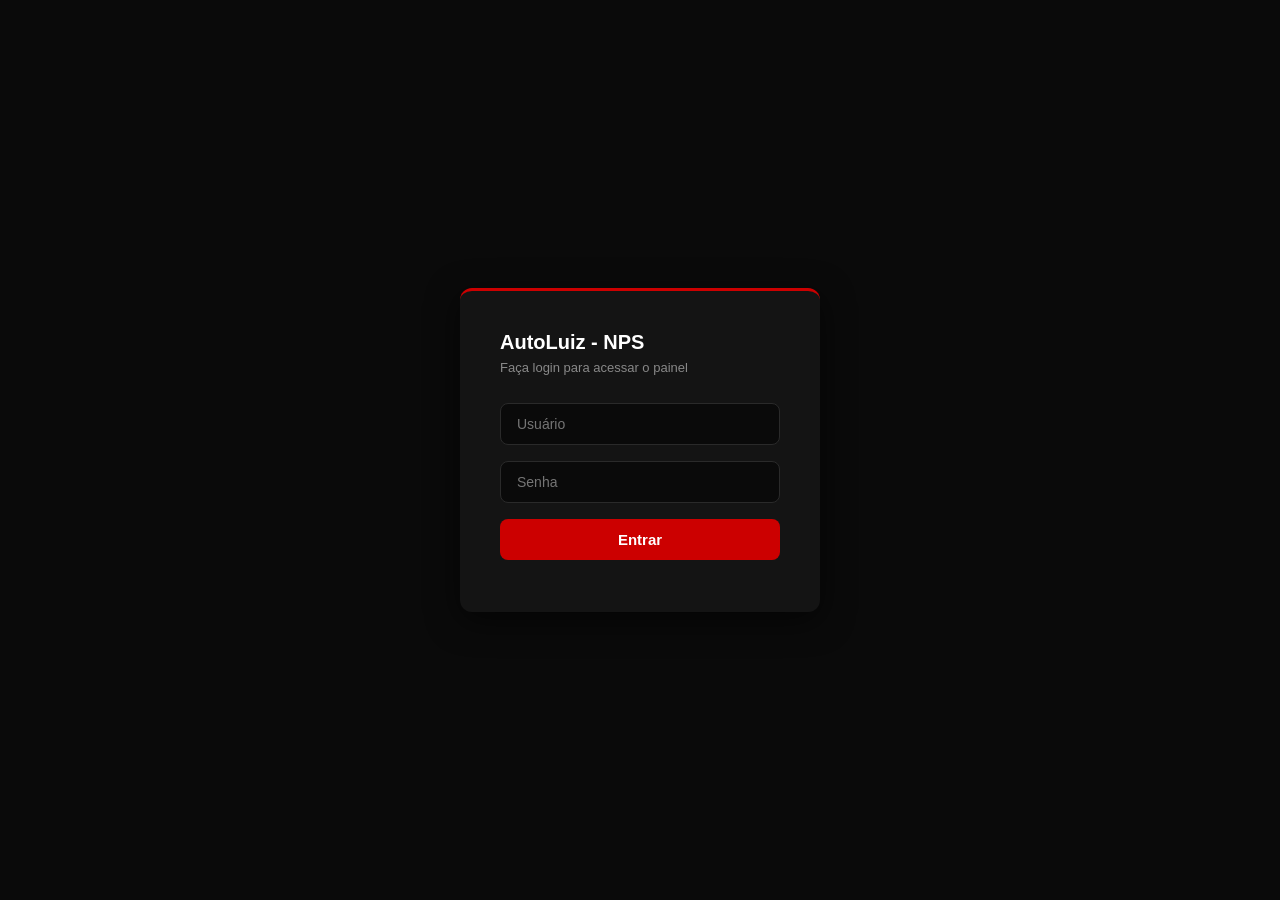
==== frontend/index.html @ e52606b2 "Nome do sistema atualizado para AutoLuiz NPS" ====
<!DOCTYPE html>
<html lang="pt-BR">
<head>
    <meta charset="UTF-8">
    <meta name="viewport" content="width=device-width, initial-scale=1.0">
    <title>AutoLuiz - NPS</title>
    <link rel="icon" type="image/png" href="assets/favicon.png">
    <script src="toast.js"></script>
   <style>
    * {
        margin: 0;
        padding: 0;
        box-sizing: border-box;
        font-family: 'Segoe UI', sans-serif;
    }

    body {
        background: #0a0a0a;
        display: flex;
        justify-content: center;
        align-items: center;
        height: 100vh;
    }

    .login-container {
        background: #141414;
        padding: 40px;
        border-radius: 12px;
        width: 360px;
        box-shadow: 0 8px 32px rgba(0,0,0,0.6);
        border-top: 3px solid #cc0000;
    }

    h1 {
        color: #ffffff;
        font-size: 20px;
        margin-bottom: 6px;
    }

    p.subtitulo {
        color: #888888;
        font-size: 13px;
        margin-bottom: 28px;
    }

    input {
        width: 100%;
        padding: 12px 16px;
        margin-bottom: 16px;
        background: #0a0a0a;
        border: 1px solid #2a2a2a;
        border-radius: 8px;
        color: #f1f1f1;
        font-size: 14px;
        outline: none;
        transition: border 0.2s;
    }

    input:focus {
        border-color: #cc0000;
    }

    button {
        width: 100%;
        padding: 12px;
        background: #cc0000;
        color: #ffffff;
        border: none;
        border-radius: 8px;
        font-size: 15px;
        font-weight: 600;
        cursor: pointer;
        transition: background 0.2s;
    }

    button:hover {
        background: #aa0000;
    }

    #erro-login {
        color: #f87171;
        font-size: 13px;
        margin-top: 12px;
        text-align: center;
    }
</style>
</head>
<body>

    <div class="login-container">
        <h1>AutoLuiz - NPS</h1>
        <p class="subtitulo">Faça login para acessar o painel</p>
        <form id="login-form">
           <input type="text" id="username" placeholder="Usuário" required>
           <input type="password" id="password" placeholder="Senha" required>
           <button type="submit">Entrar</button>
        </form>
        <p id="erro-login"></p>

        <script>
    document.getElementById('login-form').addEventListener('submit', async function(e) {
        e.preventDefault();

        const username = document.getElementById('username').value;
        const password = document.getElementById('password').value;

        try {
            const response = await fetch('http://localhost:8000/token', {
                method: 'POST',
                headers: { 'Content-Type': 'application/json' },
                body: JSON.stringify({ username, password })
            });

            const data = await response.json();

            if (response.ok) {
                localStorage.setItem('token', data.access_token);
                localStorage.setItem('username', username);
                window.location.href = 'dashboard.html';
            } else {
                document.getElementById('erro-login').textContent = 'Usuário ou senha inválidos';
            }
        } catch (error) {
            document.getElementById('erro-login').textContent = 'Erro ao conectar com o servidor';
        }
    });
</script>   
    </div>
</body>
</html>
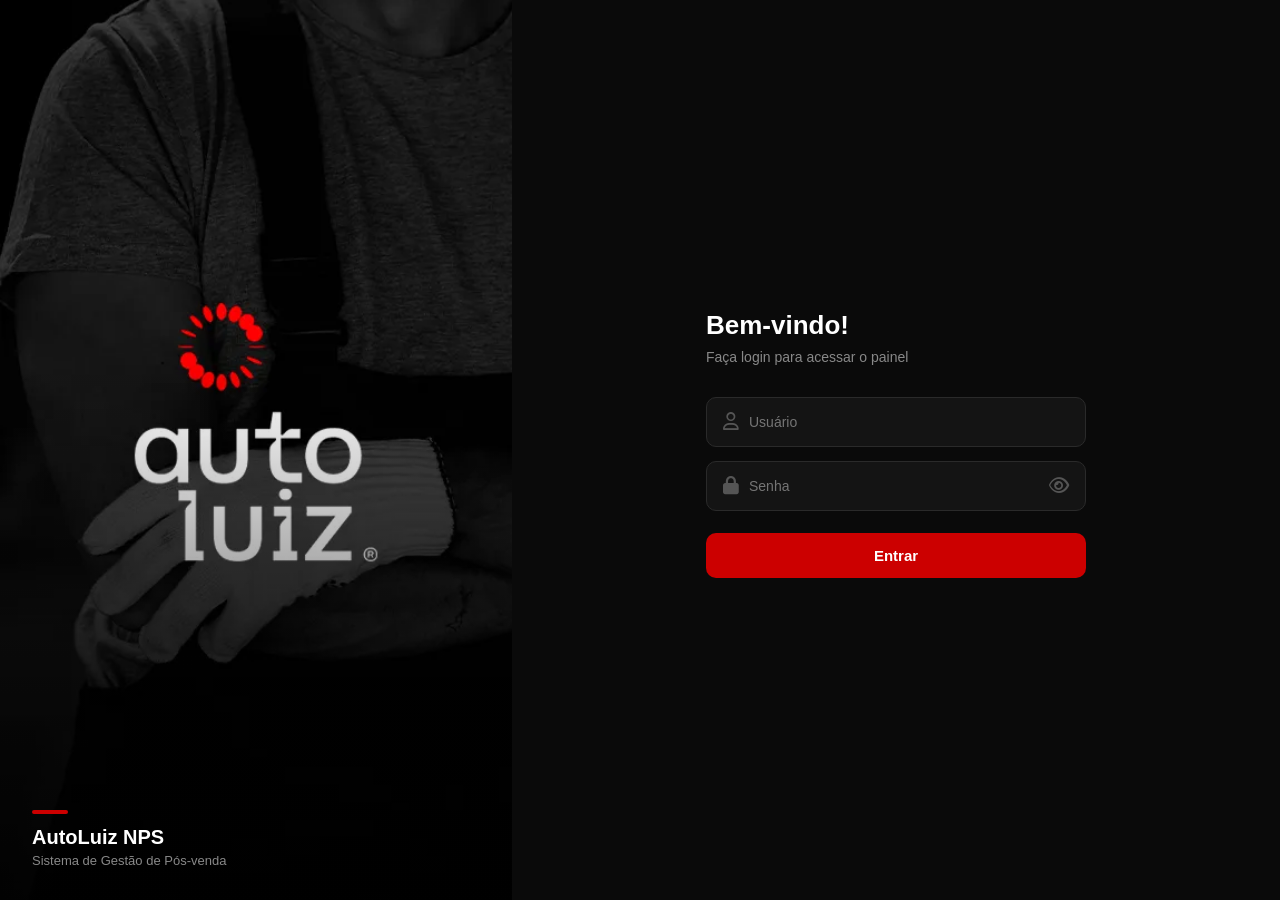
==== commit 884e459b: "Ícones Font Awesome no login e toggle de senha" ====
--- a/frontend/index.html
+++ b/frontend/index.html
@@ -1,130 +1,233 @@
 <!DOCTYPE html>
 <html lang="pt-BR">
+
 <head>
     <meta charset="UTF-8">
     <meta name="viewport" content="width=device-width, initial-scale=1.0">
     <title>AutoLuiz - NPS</title>
     <link rel="icon" type="image/png" href="assets/favicon.png">
+    <link rel="stylesheet" href="https://cdnjs.cloudflare.com/ajax/libs/font-awesome/6.5.0/css/all.min.css">
     <script src="toast.js"></script>
-   <style>
-    * {
-        margin: 0;
-        padding: 0;
-        box-sizing: border-box;
-        font-family: 'Segoe UI', sans-serif;
-    }
-
-    body {
-        background: #0a0a0a;
-        display: flex;
-        justify-content: center;
-        align-items: center;
-        height: 100vh;
-    }
-
-    .login-container {
-        background: #141414;
-        padding: 40px;
-        border-radius: 12px;
-        width: 360px;
-        box-shadow: 0 8px 32px rgba(0,0,0,0.6);
-        border-top: 3px solid #cc0000;
-    }
-
-    h1 {
-        color: #ffffff;
-        font-size: 20px;
-        margin-bottom: 6px;
-    }
-
-    p.subtitulo {
-        color: #888888;
-        font-size: 13px;
-        margin-bottom: 28px;
-    }
-
-    input {
-        width: 100%;
-        padding: 12px 16px;
-        margin-bottom: 16px;
-        background: #0a0a0a;
-        border: 1px solid #2a2a2a;
-        border-radius: 8px;
-        color: #f1f1f1;
-        font-size: 14px;
-        outline: none;
-        transition: border 0.2s;
-    }
-
-    input:focus {
-        border-color: #cc0000;
-    }
-
-    button {
-        width: 100%;
-        padding: 12px;
-        background: #cc0000;
-        color: #ffffff;
-        border: none;
-        border-radius: 8px;
-        font-size: 15px;
-        font-weight: 600;
-        cursor: pointer;
-        transition: background 0.2s;
-    }
-
-    button:hover {
-        background: #aa0000;
-    }
-
-    #erro-login {
-        color: #f87171;
-        font-size: 13px;
-        margin-top: 12px;
-        text-align: center;
-    }
-</style>
+    <style>
+        * {
+            margin: 0;
+            padding: 0;
+            box-sizing: border-box;
+            font-family: 'Segoe UI', sans-serif;
+        }
+
+        body {
+            display: flex;
+            height: 100vh;
+            overflow: hidden;
+        }
+
+        .lado-esquerdo {
+            width: 40%;
+            position: relative;
+            overflow: hidden;
+            flex-shrink: 0;
+        }
+
+        .lado-esquerdo img {
+            width: 100%;
+            height: 100%;
+            object-fit: cover;
+            object-position: center;
+        }
+
+        .lado-esquerdo .overlay {
+            position: absolute;
+            inset: 0;
+            background: linear-gradient(to bottom, transparent 40%, rgba(0, 0, 0, 0.85) 100%);
+        }
+
+        .lado-esquerdo .marca {
+            position: absolute;
+            bottom: 32px;
+            left: 32px;
+        }
+
+        .lado-esquerdo .marca .linha {
+            width: 36px;
+            height: 4px;
+            background: #cc0000;
+            border-radius: 2px;
+            margin-bottom: 12px;
+        }
+
+        .lado-esquerdo .marca h2 {
+            color: #fff;
+            font-size: 20px;
+            font-weight: 700;
+            margin-bottom: 4px;
+        }
+
+        .lado-esquerdo .marca p {
+            color: #888;
+            font-size: 13px;
+        }
+
+        .lado-direito {
+            width: 60%;
+            background: #0a0a0a;
+            display: flex;
+            justify-content: center;
+            align-items: center;
+            padding: 40px;
+        }
+
+        .login-container {
+            width: 100%;
+            max-width: 380px;
+        }
+
+        h1 {
+            color: #ffffff;
+            font-size: 26px;
+            margin-bottom: 8px;
+        }
+
+        p.subtitulo {
+            color: #888888;
+            font-size: 14px;
+            margin-bottom: 32px;
+        }
+
+        .input-wrapper {
+            display: flex;
+            align-items: center;
+            background: #141414;
+            border: 1px solid #2a2a2a;
+            border-radius: 10px;
+            padding: 0 16px;
+            height: 50px;
+            gap: 10px;
+            margin-bottom: 14px;
+            transition: border 0.2s;
+        }
+
+        .input-wrapper:focus-within {
+            border-color: #cc0000;
+        }
+
+        .input-wrapper i {
+            color: #555;
+            font-size: 18px;
+        }
+
+        .input-wrapper input {
+            background: transparent;
+            border: none;
+            outline: none;
+            color: #f1f1f1;
+            font-size: 14px;
+            width: 100%;
+            padding: 0;
+            margin: 0;
+        }
+
+        button {
+            width: 100%;
+            padding: 14px;
+            background: #cc0000;
+            color: #ffffff;
+            border: none;
+            border-radius: 10px;
+            font-size: 15px;
+            font-weight: 600;
+            cursor: pointer;
+            transition: background 0.2s;
+            margin-top: 8px;
+        }
+
+        button:hover {
+            background: #aa0000;
+        }
+
+        #erro-login {
+            color: #f87171;
+            font-size: 13px;
+            margin-top: 12px;
+            text-align: center;
+        }
+    </style>
 </head>
+
 <body>
-
-    <div class="login-container">
-        <h1>AutoLuiz - NPS</h1>
-        <p class="subtitulo">Faça login para acessar o painel</p>
-        <form id="login-form">
-           <input type="text" id="username" placeholder="Usuário" required>
-           <input type="password" id="password" placeholder="Senha" required>
-           <button type="submit">Entrar</button>
-        </form>
-        <p id="erro-login"></p>
-
-        <script>
-    document.getElementById('login-form').addEventListener('submit', async function(e) {
-        e.preventDefault();
-
-        const username = document.getElementById('username').value;
-        const password = document.getElementById('password').value;
-
-        try {
-            const response = await fetch('http://localhost:8000/token', {
-                method: 'POST',
-                headers: { 'Content-Type': 'application/json' },
-                body: JSON.stringify({ username, password })
-            });
-
-            const data = await response.json();
-
-            if (response.ok) {
-                localStorage.setItem('token', data.access_token);
-                localStorage.setItem('username', username);
-                window.location.href = 'dashboard.html';
+    <div class="lado-esquerdo">
+        <img src="assets/login.png" alt="AutoLuiz">
+        <div class="overlay"></div>
+        <div class="marca">
+            <div class="linha"></div>
+            <h2>AutoLuiz NPS</h2>
+            <p>Sistema de Gestão de Pós-venda</p>
+        </div>
+    </div>
+
+    <div class="lado-direito">
+        <div class="login-container">
+            <h1>Bem-vindo!</h1>
+            <p class="subtitulo">Faça login para acessar o painel</p>
+            <form id="login-form">
+                <div class="input-wrapper">
+                    <span style="color: #555; font-size: 16px;">
+                        <i class="fa-regular fa-user"></i>
+                    </span>
+                    <input type="text" id="username" placeholder="Usuário" required>
+                </div>
+                <div class="input-wrapper">
+                    <span style="color: #555; font-size: 16px;">
+                        <i class="fa-solid fa-lock"></i>
+                    </span>
+                    <input type="password" id="password" placeholder="Senha" required>
+                    <span onclick="toggleSenha()" id="icone-olho"
+                        style="cursor: pointer; color: #555; font-size: 16px; user-select: none;">
+                        <i class="fa-regular fa-eye"></i>
+                    </span>
+                </div>
+                <button type="submit">Entrar</button>
+            </form>
+            <p id="erro-login"></p>
+        </div>
+    </div>
+
+    <script>
+        document.getElementById('login-form').addEventListener('submit', async function (e) {
+            e.preventDefault();
+            const username = document.getElementById('username').value;
+            const password = document.getElementById('password').value;
+            try {
+                const response = await fetch('http://localhost:8000/token', {
+                    method: 'POST',
+                    headers: { 'Content-Type': 'application/json' },
+                    body: JSON.stringify({ username, password })
+                });
+                const data = await response.json();
+                if (response.ok) {
+                    localStorage.setItem('token', data.access_token);
+                    localStorage.setItem('username', username);
+                    window.location.href = 'dashboard.html';
+                } else {
+                    document.getElementById('erro-login').textContent = 'Usuário ou senha inválidos';
+                }
+            } catch (error) {
+                document.getElementById('erro-login').textContent = 'Erro ao conectar com o servidor';
+            }
+        });
+
+        function toggleSenha() {
+            const input = document.getElementById('password');
+            const olho = document.getElementById('icone-olho');
+            if (input.type === 'password') {
+                input.type = 'text';
+                olho.innerHTML = '<i class="fa-regular fa-eye-slash"></i>';
             } else {
-                document.getElementById('erro-login').textContent = 'Usuário ou senha inválidos';
+                input.type = 'password';
+                olho.innerHTML = '<i class="fa-regular fa-eye"></i>';
             }
-        } catch (error) {
-            document.getElementById('erro-login').textContent = 'Erro ao conectar com o servidor';
-        }
-    });
-</script>   
-    </div>
+        }
+    </script>
 </body>
+
 </html>
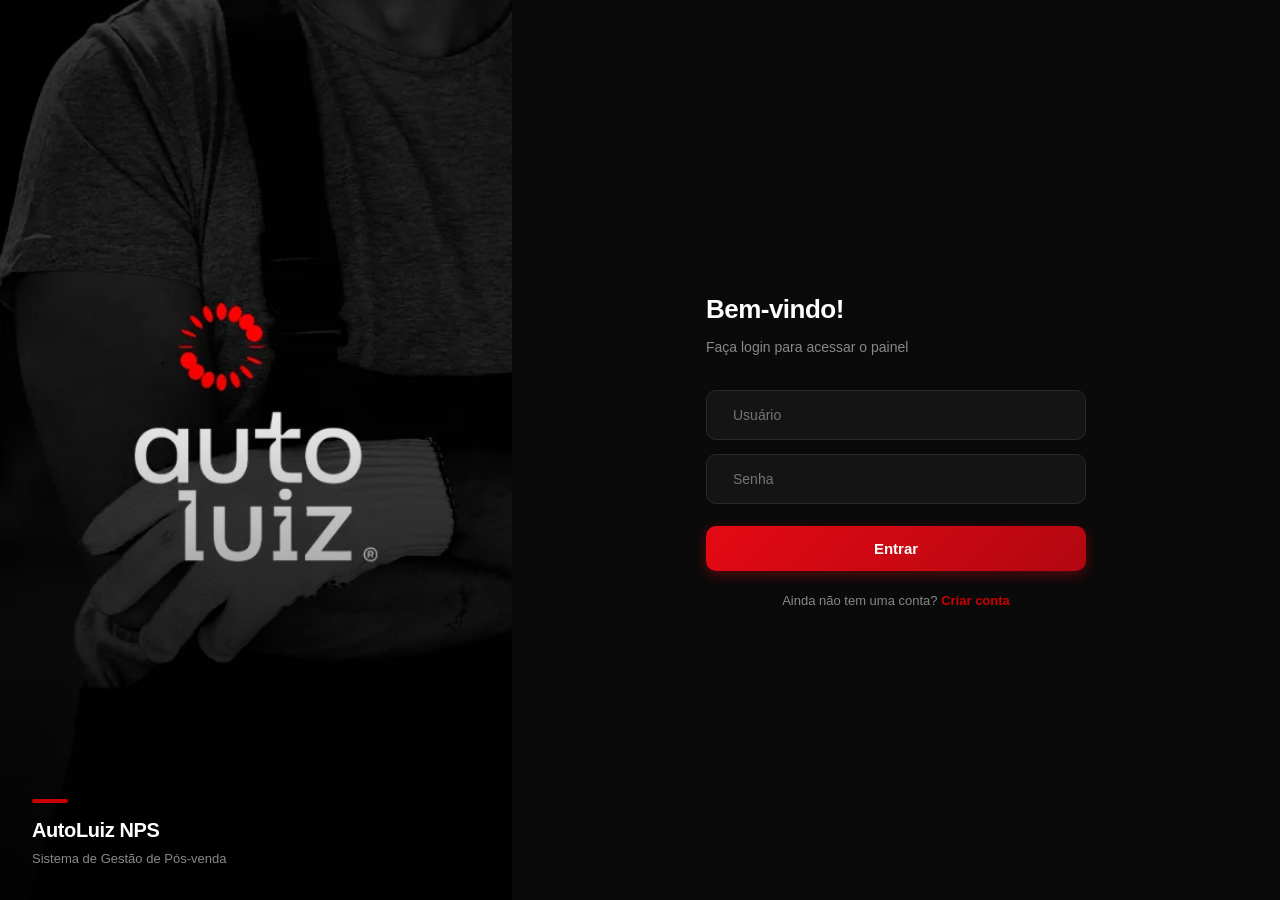
==== commit b34fad2a: "feat: nova identidade visual centralizada e navbar responsiva" ====
--- a/frontend/index.html
+++ b/frontend/index.html
@@ -6,9 +6,10 @@
     <meta name="viewport" content="width=device-width, initial-scale=1.0">
     <title>AutoLuiz - NPS</title>
     <link rel="icon" type="image/png" href="assets/favicon.png">
-    <link rel="stylesheet" href="https://cdnjs.cloudflare.com/ajax/libs/font-awesome/6.5.0/css/all.min.css">
+    <link rel="stylesheet" href="style.css">
     <script src="toast.js"></script>
     <style>
+
         * {
             margin: 0;
             padding: 0;
@@ -20,6 +21,22 @@
             display: flex;
             height: 100vh;
             overflow: hidden;
+        }
+
+        @media (max-width: 700px) {
+            body {
+                height: auto;
+                min-height: 100vh;
+                overflow-y: auto;
+            }
+
+            .lado-esquerdo {
+                display: none;
+            }
+
+            .lado-direito {
+                width: 100%;
+            }
         }
 
         .lado-esquerdo {
@@ -151,7 +168,25 @@
             margin-top: 12px;
             text-align: center;
         }
+
+        .link-registro {
+            color: #888;
+            font-size: 13px;
+            text-align: center;
+            margin-top: 20px;
+        }
+
+        .link-registro a {
+            color: #cc0000;
+            text-decoration: none;
+            font-weight: 600;
+        }
+
+        .link-registro a:hover {
+            text-decoration: underline;
+        }
     </style>
+    <link rel="stylesheet" href="responsive.css">
 </head>
 
 <body>
@@ -189,6 +224,7 @@
                 <button type="submit">Entrar</button>
             </form>
             <p id="erro-login"></p>
+            <p class="link-registro">Ainda não tem uma conta? <a href="registro.html">Criar conta</a></p>
         </div>
     </div>
 
@@ -198,7 +234,7 @@
             const username = document.getElementById('username').value;
             const password = document.getElementById('password').value;
             try {
-                const response = await fetch('http://localhost:8000/token', {
+                const response = await fetch('/token', {
                     method: 'POST',
                     headers: { 'Content-Type': 'application/json' },
                     body: JSON.stringify({ username, password })
--- a/frontend/style.css
+++ b/frontend/style.css
@@ -0,0 +1,565 @@
+@import url('https://fonts.googleapis.com/css2?family=Plus+Jakarta+Sans:wght@400;500;600;700;800&display=swap');
+
+:root {
+    --bg-main: #0b0f17;
+    --bg-card: #131924;
+    --bg-card-hover: #1a2232;
+    --bg-header: #101520;
+    --border-color: rgba(255, 255, 255, 0.08);
+    --border-color-light: rgba(255, 255, 255, 0.15);
+    
+    --primary: #e50914;
+    --primary-hover: #f40612;
+    --primary-gradient: linear-gradient(135deg, #e50914 0%, #b20710 100%);
+    --primary-glow: rgba(229, 9, 20, 0.35);
+
+    --text-main: #f8fafc;
+    --text-muted: #94a3b8;
+    --text-dim: #64748b;
+
+    --success: #10b981;
+    --success-bg: rgba(16, 185, 129, 0.12);
+    --warning: #f59e0b;
+    --warning-bg: rgba(245, 158, 11, 0.12);
+    --info: #38bdf8;
+    --info-bg: rgba(56, 189, 248, 0.12);
+    --danger: #ef4444;
+    --danger-bg: rgba(239, 68, 68, 0.12);
+
+    --radius-sm: 6px;
+    --radius-md: 10px;
+    --radius-lg: 16px;
+
+    --shadow-card: 0 4px 20px rgba(0, 0, 0, 0.35);
+    --shadow-glow: 0 0 25px var(--primary-glow);
+    --transition: all 0.25s cubic-bezier(0.4, 0, 0.2, 1);
+}
+
+* {
+    margin: 0;
+    padding: 0;
+    box-sizing: border-box;
+    font-family: 'Plus Jakarta Sans', -apple-system, BlinkMacSystemFont, 'Segoe UI', Roboto, sans-serif;
+}
+
+body {
+    background: var(--bg-main);
+    color: var(--text-main);
+    min-height: 100vh;
+    line-height: 1.5;
+    -webkit-font-smoothing: antialiased;
+}
+
+/* Header & Navbar */
+header {
+    background: var(--bg-header);
+    padding: 14px 32px;
+    display: flex;
+    justify-content: space-between;
+    align-items: center;
+    border-bottom: 1px solid var(--border-color);
+    position: sticky;
+    top: 0;
+    z-index: 90;
+    backdrop-filter: blur(12px);
+    box-shadow: 0 4px 15px rgba(0, 0, 0, 0.2);
+}
+
+.header-logo-wrapper {
+    display: flex;
+    align-items: center;
+    gap: 12px;
+}
+
+.header-logo {
+    height: 38px;
+    width: auto;
+    object-fit: contain;
+    transition: var(--transition);
+}
+
+.header-logo:hover {
+    transform: scale(1.02);
+}
+
+nav {
+    display: flex;
+    gap: 18px;
+    align-items: center;
+}
+
+nav a {
+    color: var(--text-muted);
+    text-decoration: none;
+    font-size: 13.5px;
+    font-weight: 500;
+    padding: 6px 12px;
+    border-radius: var(--radius-sm);
+    transition: var(--transition);
+}
+
+nav a:hover {
+    color: var(--text-main);
+    background: rgba(255, 255, 255, 0.05);
+}
+
+nav a.ativo {
+    color: #ffffff;
+    background: var(--primary-gradient);
+    font-weight: 600;
+    box-shadow: 0 2px 10px var(--primary-glow);
+}
+
+.btn-logout {
+    background: transparent;
+    border: 1px solid rgba(229, 9, 20, 0.4);
+    color: #ff4d4d;
+    padding: 7px 16px;
+    border-radius: var(--radius-sm);
+    cursor: pointer;
+    font-size: 13px;
+    font-weight: 600;
+    transition: var(--transition);
+}
+
+.btn-logout:hover {
+    background: var(--primary);
+    color: #ffffff;
+    border-color: var(--primary);
+    box-shadow: 0 2px 10px var(--primary-glow);
+}
+
+/* Hamburguer Mobile */
+.mobile-toggle {
+    display: none;
+    background: transparent;
+    border: none;
+    color: var(--text-main);
+    font-size: 24px;
+    cursor: pointer;
+}
+
+/* Layout Principal */
+main {
+    padding: 32px;
+    max-width: 1280px;
+    margin: 0 auto;
+}
+
+/* Titulos e Textos */
+h1, h2, h3, h4 {
+    color: var(--text-main);
+    font-weight: 700;
+    letter-spacing: -0.02em;
+}
+
+h2 {
+    font-size: 22px;
+    margin-bottom: 20px;
+}
+
+p.subtitle {
+    color: var(--text-muted);
+    font-size: 14px;
+    margin-top: -12px;
+    margin-bottom: 24px;
+}
+
+/* Grid de Cards */
+.cards {
+    display: grid;
+    grid-template-columns: repeat(auto-fit, minmax(200px, 1fr));
+    gap: 20px;
+    margin-bottom: 32px;
+}
+
+.card {
+    background: var(--bg-card);
+    border: 1px solid var(--border-color);
+    border-radius: var(--radius-lg);
+    padding: 22px;
+    transition: var(--transition);
+    position: relative;
+    overflow: hidden;
+    box-shadow: var(--shadow-card);
+}
+
+.card::before {
+    content: '';
+    position: absolute;
+    top: 0;
+    left: 0;
+    right: 0;
+    height: 3px;
+    background: var(--primary-gradient);
+    opacity: 0.8;
+}
+
+.card:hover {
+    transform: translateY(-3px);
+    background: var(--bg-card-hover);
+    border-color: var(--border-color-light);
+    box-shadow: 0 8px 30px rgba(0, 0, 0, 0.45);
+}
+
+.card h3 {
+    color: var(--text-muted);
+    font-size: 12px;
+    text-transform: uppercase;
+    letter-spacing: 0.08em;
+    margin-bottom: 10px;
+    font-weight: 600;
+}
+
+.card p {
+    color: var(--text-main);
+    font-size: 34px;
+    font-weight: 800;
+    line-height: 1.1;
+}
+
+/* Formulários */
+.form-card {
+    max-width: 580px;
+    margin: 40px auto;
+    background: var(--bg-card);
+    border: 1px solid var(--border-color);
+    border-radius: var(--radius-lg);
+    padding: 32px;
+    box-shadow: var(--shadow-card);
+    position: relative;
+}
+
+.form-card::before {
+    content: '';
+    position: absolute;
+    top: 0;
+    left: 0;
+    right: 0;
+    height: 3px;
+    background: var(--primary-gradient);
+    border-radius: var(--radius-lg) var(--radius-lg) 0 0;
+}
+
+.form-group {
+    margin-bottom: 18px;
+}
+
+.form-row {
+    display: grid;
+    grid-template-columns: 1fr 1fr;
+    gap: 16px;
+}
+
+label {
+    display: block;
+    font-size: 13px;
+    font-weight: 600;
+    color: var(--text-muted);
+    margin-bottom: 6px;
+}
+
+input, select, textarea {
+    width: 100%;
+    padding: 11px 16px;
+    background: rgba(11, 15, 23, 0.7);
+    border: 1px solid var(--border-color);
+    border-radius: var(--radius-md);
+    color: var(--text-main);
+    font-size: 14px;
+    outline: none;
+    transition: var(--transition);
+}
+
+input:focus, select:focus, textarea:focus {
+    border-color: var(--primary);
+    box-shadow: 0 0 0 3px rgba(229, 9, 20, 0.2);
+    background: var(--bg-main);
+}
+
+/* Botões */
+button, .btn {
+    display: inline-flex;
+    align-items: center;
+    justify-content: center;
+    gap: 8px;
+    padding: 10px 20px;
+    font-size: 14px;
+    font-weight: 600;
+    border-radius: var(--radius-md);
+    cursor: pointer;
+    transition: var(--transition);
+    border: none;
+    text-decoration: none;
+}
+
+button[type="submit"], .btn-primary, .btn-novo {
+    background: var(--primary-gradient);
+    color: #ffffff;
+    box-shadow: 0 4px 14px var(--primary-glow);
+}
+
+button[type="submit"]:hover, .btn-primary:hover, .btn-novo:hover {
+    transform: translateY(-1px);
+    box-shadow: 0 6px 20px var(--primary-glow);
+    filter: brightness(1.1);
+}
+
+.btn-secondary {
+    background: rgba(255, 255, 255, 0.08);
+    color: var(--text-main);
+    border: 1px solid var(--border-color);
+}
+
+.btn-secondary:hover {
+    background: rgba(255, 255, 255, 0.15);
+}
+
+.btn-outline, .btn-editar {
+    background: transparent;
+    border: 1px solid rgba(56, 189, 248, 0.4);
+    color: #38bdf8;
+    padding: 6px 14px;
+    font-size: 12.5px;
+}
+
+.btn-outline:hover, .btn-editar:hover {
+    background: rgba(56, 189, 248, 0.15);
+    border-color: #38bdf8;
+}
+
+.btn-deletar {
+    background: transparent;
+    border: 1px solid rgba(239, 68, 68, 0.4);
+    color: #ef4444;
+    padding: 6px 14px;
+    font-size: 12.5px;
+}
+
+.btn-deletar:hover {
+    background: var(--danger-bg);
+    border-color: var(--danger);
+}
+
+.btn-ver {
+    background: transparent;
+    border: 1px solid rgba(255, 255, 255, 0.2);
+    color: var(--text-main);
+    padding: 6px 14px;
+    font-size: 12.5px;
+}
+
+.btn-ver:hover {
+    background: rgba(255, 255, 255, 0.1);
+    border-color: var(--text-main);
+}
+
+/* Tabelas */
+.table-container {
+    background: var(--bg-card);
+    border: 1px solid var(--border-color);
+    border-radius: var(--radius-lg);
+    overflow: hidden;
+    box-shadow: var(--shadow-card);
+}
+
+table {
+    width: 100%;
+    border-collapse: collapse;
+    text-align: left;
+}
+
+thead th {
+    background: rgba(16, 21, 32, 0.95);
+    color: var(--text-muted);
+    padding: 14px 18px;
+    font-size: 12px;
+    font-weight: 700;
+    text-transform: uppercase;
+    letter-spacing: 0.06em;
+    border-bottom: 1px solid var(--border-color);
+}
+
+tbody tr {
+    border-bottom: 1px solid var(--border-color);
+    transition: var(--transition);
+}
+
+tbody tr:last-child {
+    border-bottom: none;
+}
+
+tbody tr:hover {
+    background: var(--bg-card-hover);
+}
+
+tbody td {
+    padding: 14px 18px;
+    font-size: 13.5px;
+    color: var(--text-main);
+}
+
+/* Badges / Tags de Status */
+.badge {
+    display: inline-flex;
+    align-items: center;
+    gap: 6px;
+    padding: 4px 12px;
+    border-radius: 20px;
+    font-size: 12px;
+    font-weight: 600;
+    text-transform: capitalize;
+}
+
+.badge::before {
+    content: '';
+    width: 6px;
+    height: 6px;
+    border-radius: 50%;
+    background: currentColor;
+}
+
+.badge-success {
+    background: var(--success-bg);
+    color: var(--success);
+}
+
+.badge-warning {
+    background: var(--warning-bg);
+    color: var(--warning);
+}
+
+.badge-info {
+    background: var(--info-bg);
+    color: var(--info);
+}
+
+.badge-danger {
+    background: var(--danger-bg);
+    color: var(--danger);
+}
+
+/* Modais */
+.modal-fundo {
+    display: none;
+    position: fixed;
+    inset: 0;
+    background: rgba(0, 0, 0, 0.75);
+    backdrop-filter: blur(6px);
+    z-index: 100;
+    align-items: center;
+    justify-content: center;
+    padding: 20px;
+}
+
+.modal-fundo.ativo, .modal-fundo.ativa {
+    display: flex;
+}
+
+.modal-caixa {
+    background: var(--bg-card);
+    border: 1px solid var(--border-color-light);
+    border-top: 3px solid var(--primary);
+    border-radius: var(--radius-lg);
+    max-width: 540px;
+    width: 100%;
+    max-height: 85vh;
+    overflow-y: auto;
+    padding: 28px;
+    box-shadow: 0 20px 40px rgba(0,0,0,0.6);
+    animation: modalIn 0.25s cubic-bezier(0.16, 1, 0.3, 1);
+}
+
+@keyframes modalIn {
+    from { transform: scale(0.95); opacity: 0; }
+    to { transform: scale(1); opacity: 1; }
+}
+
+/* Autocomplete */
+.autocomplete-wrapper {
+    position: relative;
+}
+
+.autocomplete-lista {
+    display: none;
+    position: absolute;
+    top: calc(100% + 6px);
+    left: 0;
+    right: 0;
+    background: var(--bg-card);
+    border: 1px solid var(--border-color-light);
+    border-radius: var(--radius-md);
+    max-height: 240px;
+    overflow-y: auto;
+    z-index: 50;
+    box-shadow: 0 10px 30px rgba(0, 0, 0, 0.5);
+}
+
+.autocomplete-item {
+    padding: 10px 16px;
+    cursor: pointer;
+    font-size: 13.5px;
+    color: var(--text-main);
+    border-bottom: 1px solid var(--border-color);
+    transition: var(--transition);
+}
+
+.autocomplete-item:hover, .autocomplete-item.ativo {
+    background: var(--bg-card-hover);
+}
+
+.autocomplete-item span {
+    display: block;
+    font-size: 12px;
+    color: var(--text-muted);
+}
+
+.autocomplete-item-add {
+    background: rgba(56, 189, 248, 0.08);
+    color: #38bdf8;
+    font-weight: 600;
+}
+
+.autocomplete-item-add:hover {
+    background: rgba(56, 189, 248, 0.16);
+}
+
+/* Responsivo */
+@media (max-width: 768px) {
+    header {
+        padding: 12px 20px;
+    }
+
+    nav {
+        display: none;
+        position: absolute;
+        top: 100%;
+        left: 0;
+        right: 0;
+        background: var(--bg-header);
+        flex-direction: column;
+        padding: 16px 20px;
+        border-bottom: 1px solid var(--border-color);
+        box-shadow: 0 10px 20px rgba(0, 0, 0, 0.4);
+    }
+
+    nav.aberto {
+        display: flex;
+    }
+
+    .mobile-toggle {
+        display: block;
+    }
+
+    main {
+        padding: 20px 16px;
+    }
+
+    .form-row {
+        grid-template-columns: 1fr;
+    }
+
+    .cards {
+        grid-template-columns: 1fr 1fr;
+    }
+}
--- a/frontend/responsive.css
+++ b/frontend/responsive.css
@@ -0,0 +1,116 @@
+/* Ajustes responsivos compartilhados por todas as telas do sistema.
+   Carregado depois do <style> de cada página para poder sobrepor regras de mesma especificidade. */
+
+@media (max-width: 900px) {
+    header {
+        flex-wrap: wrap;
+        row-gap: 12px;
+        padding: 16px 20px;
+    }
+
+    nav {
+        order: 3;
+        width: 100%;
+        flex-wrap: wrap;
+        row-gap: 10px;
+    }
+
+    main {
+        padding: 20px;
+    }
+}
+
+/* Tabelas: fallback de rolagem horizontal para tabelas que não viraram cards
+   (ex.: os quadros pequenos do dashboard/relatórios). */
+.table-container,
+.secao {
+    overflow-x: auto;
+}
+
+.grid-2col {
+    grid-template-columns: 1fr 1fr;
+}
+
+@media (max-width: 1000px) {
+
+    .form-row,
+    .info-grid,
+    .grid-2col {
+        grid-template-columns: 1fr;
+    }
+
+    /* Tabelas de Clientes, Pós-venda e Histórico viram cards empilhados em
+       vez de espremer colunas ou exigir rolagem lateral. Cada <td> precisa
+       de um atributo data-label para virar o rótulo do campo. */
+    .table-container table,
+    .secao table {
+        min-width: 0;
+    }
+
+    .table-container table,
+    .table-container thead,
+    .table-container tbody,
+    .table-container th,
+    .table-container td,
+    .table-container tr,
+    .secao table,
+    .secao thead,
+    .secao tbody,
+    .secao th,
+    .secao td,
+    .secao tr {
+        display: block;
+    }
+
+    .table-container thead tr,
+    .secao thead tr {
+        position: absolute;
+        width: 1px;
+        height: 1px;
+        overflow: hidden;
+        clip: rect(0 0 0 0);
+        white-space: nowrap;
+    }
+
+    .table-container tbody tr,
+    .secao tbody tr {
+        margin-bottom: 14px;
+        background: #141414;
+        border: 1px solid #2a2a2a;
+        border-radius: 10px;
+        overflow: hidden;
+    }
+
+    .table-container td,
+    .secao td {
+        display: flex;
+        justify-content: space-between;
+        align-items: center;
+        gap: 12px;
+        text-align: right;
+        border-bottom: 1px solid #1f1f1f;
+        white-space: normal;
+    }
+
+    .table-container tr:last-child td:last-child,
+    .secao tr:last-child td:last-child,
+    .table-container td:last-child,
+    .secao td:last-child {
+        border-bottom: none;
+    }
+
+    .table-container td::before,
+    .secao td::before {
+        content: attr(data-label);
+        font-weight: 600;
+        color: #888888;
+        text-align: left;
+        flex-shrink: 0;
+    }
+
+    .table-container td[data-label="Ações"],
+    .secao td[data-label="Ações"] {
+        flex-wrap: wrap;
+        justify-content: flex-end;
+    }
+}
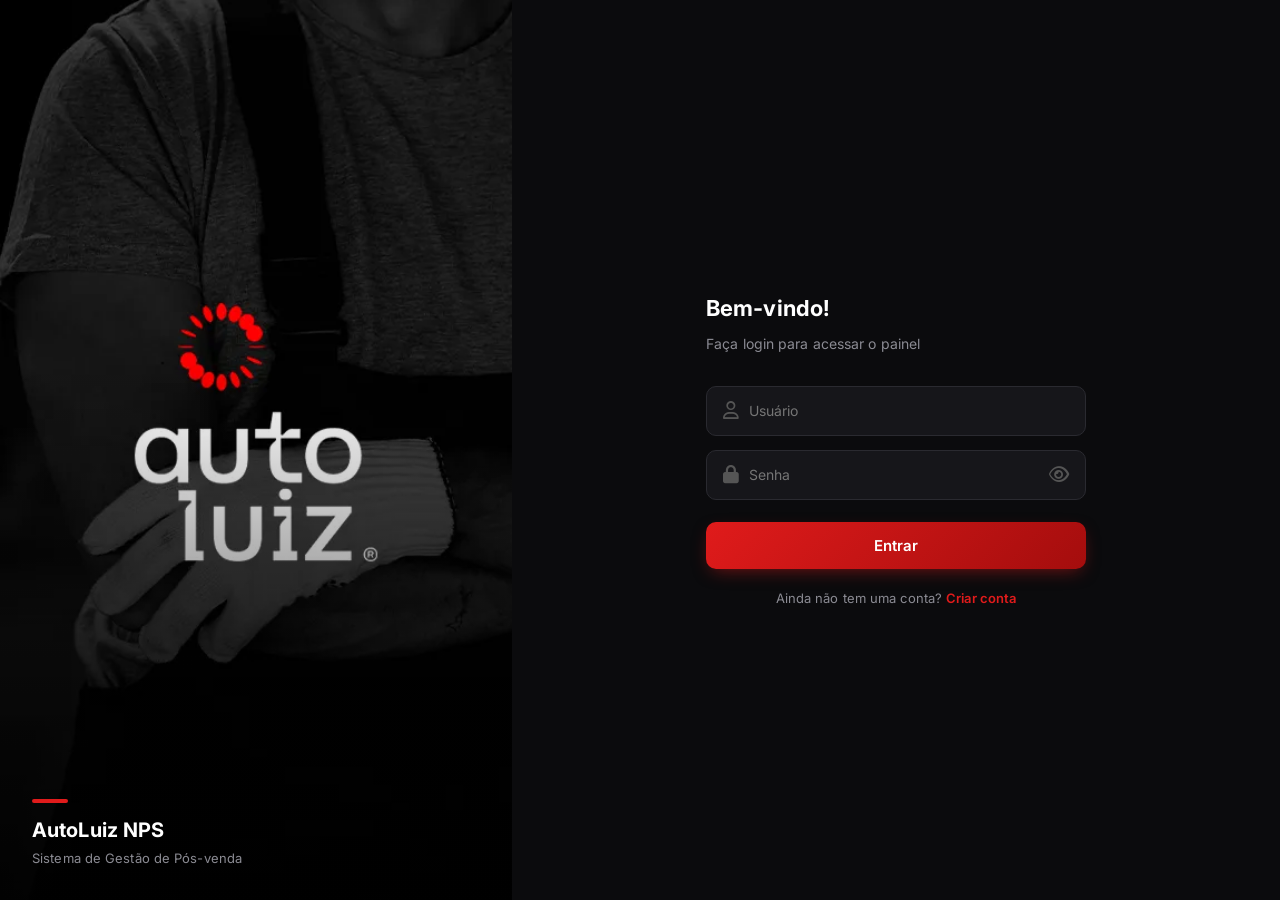
==== commit 13b606ad: "Redesign das telas e FastAPI servindo o frontend - Nova folha de estilo unica frontend/global.css (I" ====
--- a/frontend/index.html
+++ b/frontend/index.html
@@ -6,187 +6,9 @@
     <meta name="viewport" content="width=device-width, initial-scale=1.0">
     <title>AutoLuiz - NPS</title>
     <link rel="icon" type="image/png" href="assets/favicon.png">
-    <link rel="stylesheet" href="style.css">
+    <link rel="stylesheet" href="https://cdnjs.cloudflare.com/ajax/libs/font-awesome/6.5.0/css/all.min.css">
     <script src="toast.js"></script>
-    <style>
-
-        * {
-            margin: 0;
-            padding: 0;
-            box-sizing: border-box;
-            font-family: 'Segoe UI', sans-serif;
-        }
-
-        body {
-            display: flex;
-            height: 100vh;
-            overflow: hidden;
-        }
-
-        @media (max-width: 700px) {
-            body {
-                height: auto;
-                min-height: 100vh;
-                overflow-y: auto;
-            }
-
-            .lado-esquerdo {
-                display: none;
-            }
-
-            .lado-direito {
-                width: 100%;
-            }
-        }
-
-        .lado-esquerdo {
-            width: 40%;
-            position: relative;
-            overflow: hidden;
-            flex-shrink: 0;
-        }
-
-        .lado-esquerdo img {
-            width: 100%;
-            height: 100%;
-            object-fit: cover;
-            object-position: center;
-        }
-
-        .lado-esquerdo .overlay {
-            position: absolute;
-            inset: 0;
-            background: linear-gradient(to bottom, transparent 40%, rgba(0, 0, 0, 0.85) 100%);
-        }
-
-        .lado-esquerdo .marca {
-            position: absolute;
-            bottom: 32px;
-            left: 32px;
-        }
-
-        .lado-esquerdo .marca .linha {
-            width: 36px;
-            height: 4px;
-            background: #cc0000;
-            border-radius: 2px;
-            margin-bottom: 12px;
-        }
-
-        .lado-esquerdo .marca h2 {
-            color: #fff;
-            font-size: 20px;
-            font-weight: 700;
-            margin-bottom: 4px;
-        }
-
-        .lado-esquerdo .marca p {
-            color: #888;
-            font-size: 13px;
-        }
-
-        .lado-direito {
-            width: 60%;
-            background: #0a0a0a;
-            display: flex;
-            justify-content: center;
-            align-items: center;
-            padding: 40px;
-        }
-
-        .login-container {
-            width: 100%;
-            max-width: 380px;
-        }
-
-        h1 {
-            color: #ffffff;
-            font-size: 26px;
-            margin-bottom: 8px;
-        }
-
-        p.subtitulo {
-            color: #888888;
-            font-size: 14px;
-            margin-bottom: 32px;
-        }
-
-        .input-wrapper {
-            display: flex;
-            align-items: center;
-            background: #141414;
-            border: 1px solid #2a2a2a;
-            border-radius: 10px;
-            padding: 0 16px;
-            height: 50px;
-            gap: 10px;
-            margin-bottom: 14px;
-            transition: border 0.2s;
-        }
-
-        .input-wrapper:focus-within {
-            border-color: #cc0000;
-        }
-
-        .input-wrapper i {
-            color: #555;
-            font-size: 18px;
-        }
-
-        .input-wrapper input {
-            background: transparent;
-            border: none;
-            outline: none;
-            color: #f1f1f1;
-            font-size: 14px;
-            width: 100%;
-            padding: 0;
-            margin: 0;
-        }
-
-        button {
-            width: 100%;
-            padding: 14px;
-            background: #cc0000;
-            color: #ffffff;
-            border: none;
-            border-radius: 10px;
-            font-size: 15px;
-            font-weight: 600;
-            cursor: pointer;
-            transition: background 0.2s;
-            margin-top: 8px;
-        }
-
-        button:hover {
-            background: #aa0000;
-        }
-
-        #erro-login {
-            color: #f87171;
-            font-size: 13px;
-            margin-top: 12px;
-            text-align: center;
-        }
-
-        .link-registro {
-            color: #888;
-            font-size: 13px;
-            text-align: center;
-            margin-top: 20px;
-        }
-
-        .link-registro a {
-            color: #cc0000;
-            text-decoration: none;
-            font-weight: 600;
-        }
-
-        .link-registro a:hover {
-            text-decoration: underline;
-        }
-    </style>
-    <link rel="stylesheet" href="responsive.css">
+    <link rel="stylesheet" href="global.css">
 </head>
 
 <body>
--- a/frontend/global.css
+++ b/frontend/global.css
@@ -0,0 +1,615 @@
+@import url('https://fonts.googleapis.com/css2?family=Inter:wght@400;500;600;700;800&display=swap');
+
+/* =========================================================================
+   AutoLuiz NPS — folha de estilo única e organizada.
+   Substitui o antigo global.css (que era a concatenação dos <style> de cada
+   página e vazava regras de body/header/main entre as telas).
+   O tipo de layout de cada tela é detectado pelo conteúdo com :has(),
+   então não é preciso adicionar classes no HTML.
+   ========================================================================= */
+
+:root {
+    --red: #e01b1b;
+    --red-dark: #a40d0d;
+    --bg: #0b0b0d;
+    --surface: #16161a;
+    --surface-2: #1d1d22;
+    --line: #2a2a30;
+    --line-soft: #232329;
+    --text: #f2f2f4;
+    --muted: #8b8b93;
+    --radius: 14px;
+    --shadow: 0 10px 30px -12px rgba(0, 0, 0, .7);
+    --shadow-lg: 0 18px 40px -16px rgba(0, 0, 0, .8);
+}
+
+/* ---------- Reset ---------- */
+* {
+    margin: 0;
+    padding: 0;
+    box-sizing: border-box;
+}
+
+*::-webkit-scrollbar { width: 10px; height: 10px; }
+*::-webkit-scrollbar-thumb {
+    background: #303036;
+    border-radius: 10px;
+    border: 2px solid transparent;
+    background-clip: padding-box;
+}
+*::-webkit-scrollbar-thumb:hover { background: #3d3d45; background-clip: padding-box; }
+
+/* ---------- Base ---------- */
+body {
+    display: block;
+    min-height: 100vh;
+    background: radial-gradient(1200px 620px at 50% -12%, #1a1a20 0%, #101014 52%, #08080a 100%) fixed;
+    color: var(--text);
+    font-family: 'Inter', -apple-system, BlinkMacSystemFont, 'Segoe UI', Roboto, Helvetica, Arial, sans-serif;
+    font-size: 14px;
+    line-height: 1.5;
+    letter-spacing: .1px;
+    -webkit-font-smoothing: antialiased;
+    text-rendering: optimizeLegibility;
+    scrollbar-width: thin;
+    scrollbar-color: #33333a transparent;
+}
+
+::selection { background: rgba(224, 27, 27, .35); color: #fff; }
+
+h1 { color: #fff; font-size: 22px; }
+h2 { color: #fff; font-size: 17px; }
+a { color: var(--red); }
+
+.subtitulo,
+p.subtitulo { color: var(--muted); font-size: 14px; margin-bottom: 20px; }
+
+.vazio { color: var(--muted); font-size: 14px; text-align: center; padding: 20px; }
+.campo-alterado { color: #f59e0b; font-weight: 600; }
+
+/* ---------- App shell: cabeçalho + navegação ---------- */
+header {
+    position: sticky;
+    top: 0;
+    z-index: 50;
+    display: flex;
+    justify-content: space-between;
+    align-items: center;
+    gap: 16px;
+    padding: 14px 32px;
+    background: rgba(17, 17, 20, .82);
+    backdrop-filter: saturate(140%) blur(12px);
+    -webkit-backdrop-filter: saturate(140%) blur(12px);
+    border-bottom: 1px solid rgba(224, 27, 27, .35);
+    box-shadow: 0 10px 30px -14px rgba(0, 0, 0, .8);
+}
+
+header h1 { font-size: 20px; }
+
+nav { display: flex; gap: 22px; flex-wrap: wrap; }
+
+nav a {
+    position: relative;
+    color: var(--muted);
+    text-decoration: none;
+    font-size: 14px;
+    font-weight: 500;
+    padding-bottom: 2px;
+    transition: color .2s;
+}
+
+nav a:hover { color: #fff; }
+nav a.ativo { color: var(--red); font-weight: 600; }
+
+nav a::after {
+    content: "";
+    position: absolute;
+    left: 0;
+    bottom: -3px;
+    height: 2px;
+    width: 100%;
+    background: var(--red);
+    border-radius: 2px;
+    transform: scaleX(0);
+    transform-origin: left;
+    transition: transform .22s ease;
+}
+nav a:hover::after,
+nav a.ativo::after { transform: scaleX(1); }
+
+/* Botão de contorno do cabeçalho (Sair) */
+header button {
+    background: transparent;
+    border: 1px solid var(--red);
+    color: var(--red);
+    padding: 8px 16px;
+    border-radius: 8px;
+    cursor: pointer;
+    font-size: 13px;
+    font-weight: 600;
+    transition: all .2s;
+}
+header button:hover { background: var(--red); color: #fff; }
+
+/* ---------- Conteúdo: layout por tipo de tela (via :has, sem tocar no HTML) ---------- */
+main { padding: 32px; }
+
+/* Formulários (novo/editar cliente e pós-venda, avaliação) — cartão centralizado */
+main:has(.form-group),
+main:has(.pergunta),
+main:has(.notas) {
+    max-width: 620px;
+    margin: 40px auto;
+    padding: 32px;
+    background: var(--surface);
+    border: 1px solid var(--line);
+    border-radius: var(--radius);
+    box-shadow: var(--shadow);
+}
+
+/* Histórico do cliente — coluna centralizada mais larga */
+main:has(.card-cliente) { max-width: 860px; margin: 0 auto; }
+
+/* Importar — coluna centralizada estreita */
+main:has(.upload-area) { max-width: 620px; margin: 0 auto; }
+
+/* ---------- Cartões / painéis ---------- */
+.cards {
+    display: grid;
+    grid-template-columns: repeat(auto-fit, minmax(190px, 1fr));
+    gap: 20px;
+    margin-bottom: 32px;
+}
+
+.card,
+.secao,
+.card-cliente,
+.historico {
+    background: var(--surface);
+    border: 1px solid var(--line);
+    border-radius: var(--radius);
+    box-shadow: var(--shadow);
+    padding: 24px;
+}
+
+.card {
+    border-left: 4px solid var(--red);
+    text-align: center;
+    transition: transform .18s ease, box-shadow .18s ease, border-color .18s ease;
+}
+.card:hover { transform: translateY(-2px); box-shadow: var(--shadow-lg); }
+
+.card h3 {
+    color: var(--muted);
+    font-size: 13px;
+    margin-bottom: 12px;
+    text-transform: uppercase;
+    letter-spacing: 1px;
+}
+.card p { color: #fff; font-size: 28px; font-weight: 700; }
+
+.secao { margin-bottom: 24px; }
+.secao h3 { font-size: 16px; color: var(--red); margin-bottom: 16px; }
+
+.card-cliente { border-left: 4px solid var(--red); margin-bottom: 24px; }
+.card-cliente h2 { font-size: 20px; margin-bottom: 16px; }
+
+.info-grid { display: grid; grid-template-columns: 1fr 1fr; gap: 12px; }
+.info-item label { font-size: 12px; color: var(--muted); display: block; margin-bottom: 4px; }
+.info-item span { font-size: 14px; color: var(--text); }
+
+.historico { border-left: 4px solid var(--red); }
+.historico h3 { color: var(--red); margin-bottom: 16px; }
+.historico p { color: #ccc; font-size: 14px; margin-bottom: 8px; }
+.historico span { color: #fff; font-weight: 600; }
+
+.card-bloqueio {
+    display: none;
+    border-radius: var(--radius);
+    padding: 20px 24px;
+    margin-bottom: 24px;
+    align-items: center;
+    justify-content: space-between;
+    gap: 16px;
+    flex-wrap: wrap;
+}
+.card-bloqueio.sugestao { background: #2a1a00; border-left: 4px solid #f59e0b; }
+.card-bloqueio.bloqueado { background: #2a0000; border-left: 4px solid var(--red); }
+.card-bloqueio p { font-size: 14px; color: var(--text); }
+.card-bloqueio button {
+    border: none; border-radius: 8px; padding: 10px 18px;
+    font-size: 13px; font-weight: 600; cursor: pointer; white-space: nowrap;
+    transition: all .2s;
+}
+
+/* ---------- Tabelas ---------- */
+.table-container { overflow-x: auto; border-radius: var(--radius); }
+
+table { width: 100%; min-width: 700px; border-collapse: collapse; table-layout: fixed; }
+
+thead th {
+    background: linear-gradient(180deg, #d81a1a 0%, #b81111 100%);
+    color: #fff;
+    padding: 12px 16px;
+    text-align: left;
+    font-size: 13px;
+    text-transform: uppercase;
+    letter-spacing: 1px;
+}
+
+tbody tr { border-bottom: 1px solid var(--line); transition: background .15s ease; }
+tbody tr:hover { background: rgba(224, 27, 27, .06); }
+tbody td { padding: 12px 16px; font-size: 14px; color: #cccccc; word-break: break-word; }
+tbody td:last-child { white-space: nowrap; }
+
+/* ---------- Botões ---------- */
+button { cursor: pointer; font-family: inherit; transition: all .18s ease; }
+
+.btn-primario,
+.btn-novo,
+.btn-salvar,
+.btn-bloquear,
+.busca button,
+button.enviar,
+button.proximo,
+button[type="submit"] {
+    background: linear-gradient(135deg, var(--red) 0%, var(--red-dark) 100%);
+    color: #fff;
+    border: none;
+    border-radius: 10px;
+    font-weight: 600;
+    box-shadow: 0 6px 18px -6px rgba(224, 27, 27, .55);
+}
+.btn-novo:hover,
+.btn-salvar:hover,
+.btn-bloquear:hover,
+.busca button:hover,
+button.enviar:hover,
+button.proximo:hover,
+button[type="submit"]:hover {
+    filter: brightness(1.08);
+    transform: translateY(-1px);
+    box-shadow: 0 10px 24px -8px rgba(224, 27, 27, .7);
+}
+button[type="submit"]:active,
+.btn-novo:active { transform: translateY(0); filter: brightness(.96); }
+
+.btn-novo { padding: 10px 20px; font-size: 14px; }
+.btn-salvar { padding: 10px 24px; font-size: 14px; margin-top: 12px; }
+.busca button { padding: 12px 20px; font-size: 14px; }
+
+/* Botões de ação em tabela / secundários (contorno) */
+.btn-ver, .btn-editar, .btn-deletar, .btn-desbloquear {
+    background: transparent;
+    padding: 6px 12px;
+    border-radius: 8px;
+    font-size: 12px;
+    font-weight: 500;
+    border: 1px solid;
+    transition: all .18s ease;
+}
+.btn-ver { border-color: var(--red); color: var(--red); }
+.btn-ver:hover { background: var(--red); color: #fff; transform: translateY(-1px); }
+.btn-editar { border-color: #38bdf8; color: #38bdf8; margin-left: 6px; }
+.btn-editar:hover { background: #38bdf8; color: #0a0a0a; transform: translateY(-1px); }
+.btn-deletar { border-color: #888; color: #888; margin-left: 6px; }
+.btn-deletar:hover { border-color: var(--red); color: var(--red); transform: translateY(-1px); }
+.btn-bloquear { background: linear-gradient(135deg, var(--red) 0%, var(--red-dark) 100%); color: #fff; }
+.btn-desbloquear { border-color: var(--red); color: var(--red); }
+.btn-desbloquear:hover { background: var(--red); color: #fff; }
+
+.btn-link-add {
+    background: transparent; border: none; color: #38bdf8;
+    font-size: 12px; cursor: pointer; font-weight: 600; text-decoration: underline;
+}
+.btn-link-add:hover { color: #7dd3fc; }
+
+/* ---------- Formulários ---------- */
+label { display: block; font-size: 13px; color: var(--muted); margin-bottom: 6px; }
+.form-group { margin-bottom: 16px; }
+.form-row { display: grid; grid-template-columns: 1fr 1fr; gap: 16px; }
+.label-header { display: flex; justify-content: space-between; align-items: center; margin-bottom: 6px; }
+
+input, select, textarea {
+    background: var(--surface);
+    border: 1px solid var(--line);
+    border-radius: 10px;
+    color: var(--text);
+    font-family: inherit;
+    font-size: 14px;
+    padding: 12px 16px;
+    outline: none;
+    transition: border-color .18s ease, box-shadow .18s ease;
+}
+select { cursor: pointer; }
+textarea { resize: vertical; min-height: 90px; }
+input[type="date"] { color-scheme: dark; }
+input[type="file"] { display: none; }
+
+input:focus, select:focus, textarea:focus,
+.input-wrapper:focus-within {
+    border-color: var(--red);
+    box-shadow: 0 0 0 3px rgba(224, 27, 27, .18);
+}
+
+/* Campos ocupam a largura toda dentro de formulários e das buscas */
+main:has(.form-group) input,
+main:has(.form-group) select,
+main:has(.form-group) textarea,
+main:has(.pergunta) input[type="text"],
+main:has(.pergunta) textarea,
+.form-group input,
+.form-group select,
+.form-group textarea { width: 100%; }
+
+.filtros { display: flex; flex-wrap: wrap; gap: 12px; margin-bottom: 20px; }
+.busca { display: flex; flex-wrap: wrap; gap: 12px; align-items: center; margin-bottom: 24px; }
+.busca input { width: 250px; }
+
+/* Foco visível por teclado (acessibilidade) */
+a:focus-visible, button:focus-visible,
+input:focus-visible, select:focus-visible, textarea:focus-visible {
+    outline: 2px solid rgba(224, 27, 27, .7);
+    outline-offset: 2px;
+}
+
+.tipo-doc-toggle { display: flex; gap: 8px; margin-bottom: 16px; }
+.tipo-doc-btn {
+    flex: 1; padding: 10px; background: var(--surface);
+    border: 1px solid var(--line); border-radius: 8px;
+    color: var(--muted); font-size: 13px; cursor: pointer; transition: all .2s;
+}
+.tipo-doc-btn.ativo { border-color: var(--red); color: var(--red); }
+
+.form-grid { display: grid; grid-template-columns: 1fr 1fr; gap: 14px; }
+.form-grid .full { grid-column: 1 / -1; }
+.form-grid label { font-size: 12px; margin-bottom: 4px; }
+.form-grid input, .form-grid textarea {
+    width: 100%; padding: 10px 12px; background: var(--bg);
+    border: 1px solid var(--line); border-radius: 8px; color: var(--text);
+    font-size: 13px; font-family: inherit; outline: none;
+}
+.form-grid textarea { resize: vertical; min-height: 60px; }
+.form-secao {
+    grid-column: 1 / -1; font-size: 11px; color: var(--red);
+    text-transform: uppercase; letter-spacing: 1px; margin-top: 8px; margin-bottom: -4px;
+}
+
+.cliente-info {
+    display: none; margin-top: 8px; padding: 10px 14px;
+    background: var(--bg); border: 1px solid var(--line); border-radius: 8px;
+    font-size: 13px; color: #ccc;
+}
+.cliente-info strong { color: var(--text); }
+
+/* Autocomplete */
+.autocomplete-wrapper { position: relative; }
+.autocomplete-lista {
+    display: none; position: absolute; top: calc(100% + 4px); left: 0; right: 0;
+    background: var(--surface); border: 1px solid var(--line);
+    border-radius: 10px; max-height: 220px; overflow-y: auto; z-index: 10;
+    box-shadow: var(--shadow);
+}
+.autocomplete-item {
+    padding: 10px 14px; cursor: pointer; font-size: 14px;
+    color: var(--text); border-bottom: 1px solid #1a1a1a;
+}
+.autocomplete-item:last-child { border-bottom: none; }
+.autocomplete-item:hover,
+.autocomplete-item.ativo { background: #24242b; }
+.autocomplete-item span { display: block; font-size: 12px; color: var(--muted); }
+.autocomplete-item-add {
+    background: #1a1a2e; color: #38bdf8; font-weight: 600; border-top: 1px solid var(--line);
+}
+.autocomplete-item-add:hover { background: #252545; }
+
+/* ---------- Importar ---------- */
+.upload-area {
+    border: 2px dashed var(--line); border-radius: 12px;
+    padding: 40px 20px; cursor: pointer; transition: border-color .2s;
+}
+.upload-area:hover, .upload-area.dragover { border-color: var(--red); }
+.upload-area p { margin: 0; }
+button.enviar { width: 100%; padding: 14px; margin-top: 20px; font-size: 15px; border-radius: 10px; }
+button.enviar:disabled { background: #2a2a2a; color: #555; cursor: not-allowed; box-shadow: none; filter: none; }
+#nome-arquivo { color: #00cc66; font-size: 14px; margin-top: 12px; }
+.card + .card { margin-top: 24px; }
+#resultado-sincronizacao { color: var(--muted); font-size: 13px; margin-top: 16px; white-space: pre-line; }
+
+/* ---------- Badges ---------- */
+.badge {
+    font-weight: 600; padding: 3px 10px; border-radius: 999px;
+    font-size: 12px; display: inline-block;
+}
+.badge-create { color: #00cc66; border: 1px solid #00cc66; }
+.badge-update { color: #38bdf8; border: 1px solid #38bdf8; }
+.badge-delete { color: var(--red); border: 1px solid var(--red); }
+
+/* ---------- Spinner ---------- */
+.spinner {
+    width: 40px; height: 40px; border: 4px solid var(--line);
+    border-top: 4px solid var(--red); border-radius: 50%;
+    animation: spin .8s linear infinite; margin: 0 auto;
+}
+@keyframes spin { to { transform: rotate(360deg); } }
+
+/* ---------- Modais ---------- */
+.modal-fundo {
+    display: none; position: fixed; inset: 0; z-index: 100;
+    background: rgba(0, 0, 0, .7); align-items: center; justify-content: center; padding: 24px;
+}
+.modal-fundo.ativo { display: flex; }
+.modal-caixa {
+    background: var(--surface); border: 1px solid var(--line);
+    border-top: 3px solid var(--red); border-radius: var(--radius);
+    max-width: 640px; width: 100%; max-height: 85vh; overflow-y: auto; padding: 24px;
+    box-shadow: var(--shadow-lg);
+}
+.modal-caixa h3 { font-size: 17px; margin-bottom: 6px; display: flex; align-items: center; gap: 10px; }
+.modal-caixa .subtitulo { color: var(--muted); font-size: 13px; margin-bottom: 16px; }
+.modal-caixa table { min-width: 0; border-spacing: 0; }
+.modal-caixa thead th { background: #1a1a1a; color: var(--muted); font-size: 11px; }
+.modal-caixa tbody td { font-size: 13px; padding: 10px 16px; }
+.modal-caixa tbody tr:nth-child(even) { background: #111113; }
+.modal-caixa textarea {
+    width: 100%; min-height: 100px; padding: 12px 14px; background: var(--bg);
+    border: 1px solid var(--line); border-radius: 8px; color: var(--text);
+    font-size: 14px; font-family: inherit; resize: vertical; outline: none;
+}
+.modal-fechar {
+    float: right; background: transparent; border: none; color: var(--muted);
+    font-size: 20px; cursor: pointer; line-height: 1;
+}
+.modal-fechar:hover { color: var(--red); }
+.modal-secao { margin-bottom: 20px; }
+.modal-secao h4 { font-size: 13px; color: var(--muted); text-transform: uppercase; letter-spacing: 1px; margin-bottom: 10px; }
+.comentario-item {
+    background: var(--bg); border: 1px solid var(--line); border-radius: 8px;
+    padding: 12px 14px; margin-bottom: 8px; font-size: 13px; color: #ccc;
+}
+.comentario-item .data { color: var(--muted); font-size: 11px; margin-bottom: 6px; }
+.comentario-item p { margin-bottom: 6px; }
+.comentario-item p:last-child { margin-bottom: 0; }
+
+/* ---------- Formulário de avaliação (fluxo por etapas) ---------- */
+.progresso { display: flex; gap: 6px; margin-bottom: 28px; }
+.progresso .bola { flex: 1; height: 4px; border-radius: 2px; background: var(--line); transition: background .2s; }
+.progresso .bola.ativa { background: var(--red); }
+
+.etapa { display: none; }
+.etapa.ativa { display: block; }
+
+.pergunta { margin-bottom: 24px; }
+.pergunta label { display: block; font-size: 14px; color: var(--text); margin-bottom: 12px; line-height: 1.5; }
+.pergunta .categoria {
+    display: inline-block; background: #2a0a0a; color: #ff6b6b;
+    font-size: 11px; font-weight: 700; text-transform: uppercase; letter-spacing: 1px;
+    padding: 3px 10px; border-radius: 4px; margin-bottom: 8px;
+}
+
+.notas { display: flex; gap: 8px; flex-wrap: wrap; }
+.nota {
+    width: 48px; height: 48px; border-radius: 8px; border: 2px solid var(--line);
+    background: transparent; color: var(--text); font-size: 16px; font-weight: 600;
+    cursor: pointer; transition: all .2s;
+}
+.nota:hover { border-color: var(--red); color: var(--red); }
+.nota.selecionada { background: var(--red); border-color: var(--red); color: #fff; }
+.nota-texto { width: auto; padding: 0 16px; font-size: 14px; }
+.notas.faltando { border: 2px solid var(--red); border-radius: 8px; padding: 8px; animation: piscar 1s ease-in-out 2; }
+@keyframes piscar { 0%, 100% { box-shadow: none; } 50% { box-shadow: 0 0 0 4px rgba(204, 0, 0, .4); } }
+.legenda { display: flex; justify-content: space-between; font-size: 12px; color: var(--muted); margin-top: 8px; }
+
+.botoes { display: flex; justify-content: space-between; margin-top: 32px; gap: 12px; }
+button.nav { flex: 1; padding: 14px; border: none; border-radius: 10px; font-size: 15px; font-weight: 600; cursor: pointer; }
+button.anterior { background: transparent; border: 1px solid var(--line); color: var(--muted); }
+button.anterior:hover { border-color: var(--red); color: var(--red); }
+
+#agradecimento { display: none; text-align: center; padding: 40px; }
+#agradecimento h2 { color: #00cc66; margin-bottom: 12px; }
+#agradecimento p { color: var(--muted); }
+
+/* ---------- Login / Registro (tela dividida) ---------- */
+body:has(.lado-esquerdo) {
+    display: flex;
+    height: 100vh;
+    min-height: auto;
+    overflow: hidden;
+    background: var(--bg);
+}
+.lado-esquerdo { width: 40%; position: relative; overflow: hidden; flex-shrink: 0; }
+.lado-esquerdo img { width: 100%; height: 100%; object-fit: cover; object-position: center; }
+.lado-esquerdo .overlay { position: absolute; inset: 0; background: linear-gradient(to bottom, transparent 40%, rgba(0, 0, 0, .85) 100%); }
+.lado-esquerdo .marca { position: absolute; bottom: 32px; left: 32px; }
+.lado-esquerdo .marca .linha { width: 36px; height: 4px; background: var(--red); border-radius: 2px; margin-bottom: 12px; }
+.lado-esquerdo .marca h2 { color: #fff; font-size: 20px; font-weight: 700; margin-bottom: 4px; }
+.lado-esquerdo .marca p { color: var(--muted); font-size: 13px; }
+
+.lado-direito {
+    width: 60%; background: var(--bg);
+    display: flex; justify-content: center; align-items: center; padding: 40px;
+}
+.login-container { width: 100%; max-width: 380px; }
+.login-container h1 { margin-bottom: 8px; }
+.login-container .subtitulo { margin-bottom: 32px; }
+
+.input-wrapper {
+    display: flex; align-items: center; background: var(--surface);
+    border: 1px solid var(--line); border-radius: 10px; padding: 0 16px;
+    height: 50px; gap: 10px; margin-bottom: 14px; transition: border-color .2s;
+}
+.input-wrapper i { color: #555; font-size: 18px; }
+.input-wrapper input {
+    background: transparent; border: none; outline: none; color: var(--text);
+    font-size: 14px; width: 100%; padding: 0; margin: 0;
+}
+.login-container button {
+    width: 100%; padding: 14px; margin-top: 8px;
+    background: linear-gradient(135deg, var(--red) 0%, var(--red-dark) 100%);
+    color: #fff; border: none; border-radius: 10px; font-size: 15px; font-weight: 600;
+    cursor: pointer; box-shadow: 0 6px 18px -6px rgba(224, 27, 27, .55); transition: all .18s ease;
+}
+.login-container button:hover { filter: brightness(1.08); transform: translateY(-1px); }
+
+#erro-login, #erro-registro { color: #f87171; font-size: 13px; margin-top: 12px; text-align: center; }
+.link-registro, .link-login { color: var(--muted); font-size: 13px; text-align: center; margin-top: 20px; }
+.link-registro a, .link-login a { color: var(--red); text-decoration: none; font-weight: 600; }
+.link-registro a:hover, .link-login a:hover { text-decoration: underline; }
+
+/* =========================================================================
+   Responsivo
+   ========================================================================= */
+@media (max-width: 900px) {
+    header { flex-wrap: wrap; row-gap: 12px; padding: 16px 20px; }
+    nav { order: 3; width: 100%; flex-wrap: wrap; row-gap: 10px; }
+    main { padding: 20px; }
+}
+
+@media (max-width: 1000px) {
+    .form-row,
+    .info-grid,
+    .form-grid,
+    .grid-2col { grid-template-columns: 1fr; }
+
+    /* Tabelas de Clientes/Pós-venda/Histórico viram cartões empilhados.
+       Cada <td> usa data-label como rótulo do campo. */
+    .table-container table,
+    .secao table { min-width: 0; }
+
+    .table-container table, .table-container thead, .table-container tbody,
+    .table-container th, .table-container td, .table-container tr,
+    .secao table, .secao thead, .secao tbody,
+    .secao th, .secao td, .secao tr { display: block; }
+
+    .table-container thead tr,
+    .secao thead tr {
+        position: absolute; width: 1px; height: 1px;
+        overflow: hidden; clip: rect(0 0 0 0); white-space: nowrap;
+    }
+
+    .table-container tbody tr,
+    .secao tbody tr {
+        margin-bottom: 14px; background: var(--surface);
+        border: 1px solid var(--line); border-radius: 10px; overflow: hidden;
+    }
+
+    .table-container td,
+    .secao td {
+        display: flex; justify-content: space-between; align-items: center; gap: 12px;
+        text-align: right; border-bottom: 1px solid #1f1f1f; white-space: normal;
+    }
+
+    .table-container tr:last-child td:last-child,
+    .secao tr:last-child td:last-child,
+    .table-container td:last-child,
+    .secao td:last-child { border-bottom: none; }
+
+    .table-container td::before,
+    .secao td::before {
+        content: attr(data-label); font-weight: 600; color: var(--muted);
+        text-align: left; flex-shrink: 0;
+    }
+
+    .table-container td[data-label="Ações"],
+    .secao td[data-label="Ações"] { flex-wrap: wrap; justify-content: flex-end; }
+}
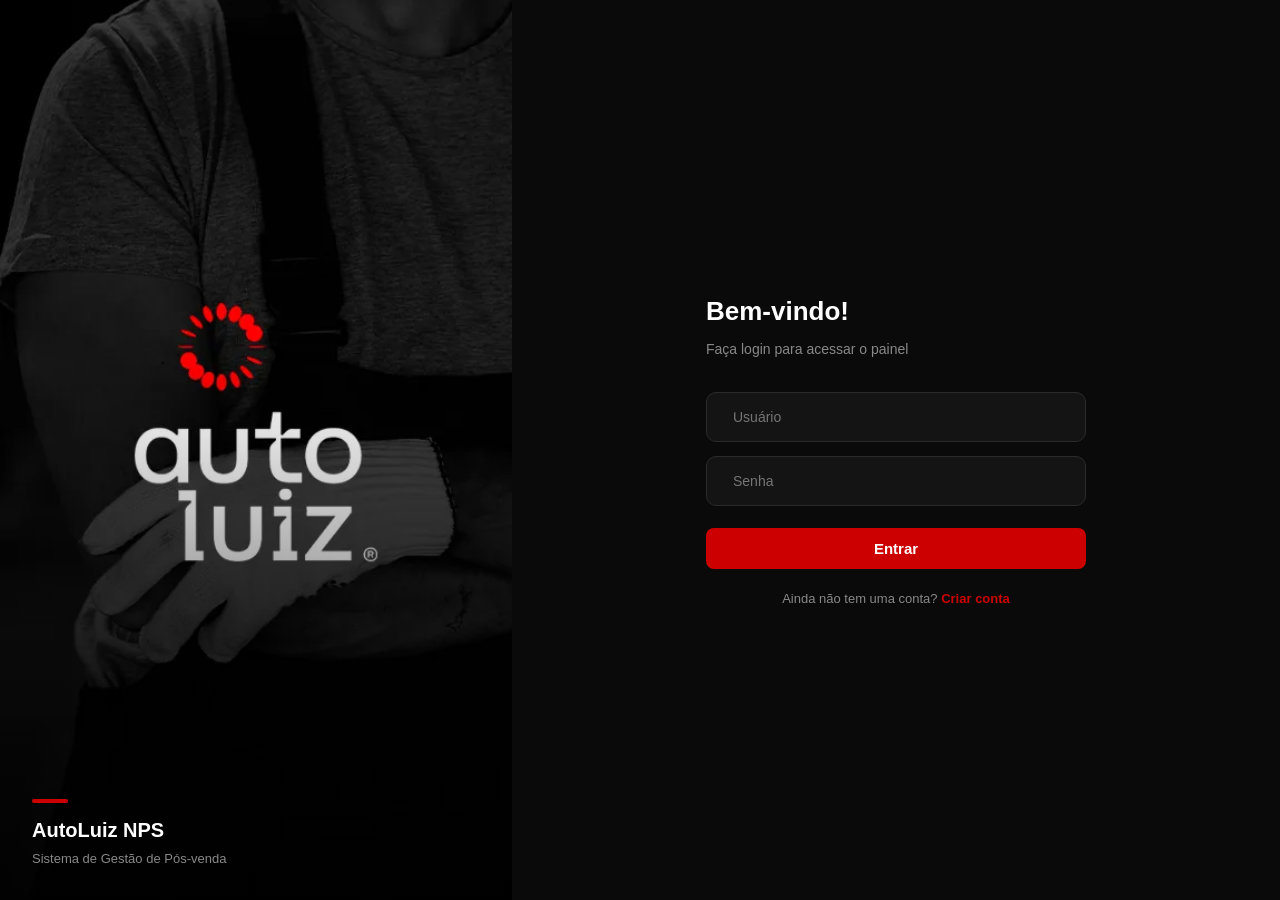
==== commit 29539ff1: "Merge main: mantem frontend da main (style.css/navbar.js) + FastAPI servindo o frontend Fica com o f" ====
--- a/frontend/index.html
+++ b/frontend/index.html
@@ -6,9 +6,187 @@
     <meta name="viewport" content="width=device-width, initial-scale=1.0">
     <title>AutoLuiz - NPS</title>
     <link rel="icon" type="image/png" href="assets/favicon.png">
-    <link rel="stylesheet" href="https://cdnjs.cloudflare.com/ajax/libs/font-awesome/6.5.0/css/all.min.css">
+    <link rel="stylesheet" href="style.css">
     <script src="toast.js"></script>
-    <link rel="stylesheet" href="global.css">
+    <style>
+
+        * {
+            margin: 0;
+            padding: 0;
+            box-sizing: border-box;
+            font-family: 'Segoe UI', sans-serif;
+        }
+
+        body {
+            display: flex;
+            height: 100vh;
+            overflow: hidden;
+        }
+
+        @media (max-width: 700px) {
+            body {
+                height: auto;
+                min-height: 100vh;
+                overflow-y: auto;
+            }
+
+            .lado-esquerdo {
+                display: none;
+            }
+
+            .lado-direito {
+                width: 100%;
+            }
+        }
+
+        .lado-esquerdo {
+            width: 40%;
+            position: relative;
+            overflow: hidden;
+            flex-shrink: 0;
+        }
+
+        .lado-esquerdo img {
+            width: 100%;
+            height: 100%;
+            object-fit: cover;
+            object-position: center;
+        }
+
+        .lado-esquerdo .overlay {
+            position: absolute;
+            inset: 0;
+            background: linear-gradient(to bottom, transparent 40%, rgba(0, 0, 0, 0.85) 100%);
+        }
+
+        .lado-esquerdo .marca {
+            position: absolute;
+            bottom: 32px;
+            left: 32px;
+        }
+
+        .lado-esquerdo .marca .linha {
+            width: 36px;
+            height: 4px;
+            background: #cc0000;
+            border-radius: 2px;
+            margin-bottom: 12px;
+        }
+
+        .lado-esquerdo .marca h2 {
+            color: #fff;
+            font-size: 20px;
+            font-weight: 700;
+            margin-bottom: 4px;
+        }
+
+        .lado-esquerdo .marca p {
+            color: #888;
+            font-size: 13px;
+        }
+
+        .lado-direito {
+            width: 60%;
+            background: #0a0a0a;
+            display: flex;
+            justify-content: center;
+            align-items: center;
+            padding: 40px;
+        }
+
+        .login-container {
+            width: 100%;
+            max-width: 380px;
+        }
+
+        h1 {
+            color: #ffffff;
+            font-size: 26px;
+            margin-bottom: 8px;
+        }
+
+        p.subtitulo {
+            color: #888888;
+            font-size: 14px;
+            margin-bottom: 32px;
+        }
+
+        .input-wrapper {
+            display: flex;
+            align-items: center;
+            background: #141414;
+            border: 1px solid #2a2a2a;
+            border-radius: 10px;
+            padding: 0 16px;
+            height: 50px;
+            gap: 10px;
+            margin-bottom: 14px;
+            transition: border 0.2s;
+        }
+
+        .input-wrapper:focus-within {
+            border-color: #cc0000;
+        }
+
+        .input-wrapper i {
+            color: #555;
+            font-size: 18px;
+        }
+
+        .input-wrapper input {
+            background: transparent;
+            border: none;
+            outline: none;
+            color: #f1f1f1;
+            font-size: 14px;
+            width: 100%;
+            padding: 0;
+            margin: 0;
+        }
+
+        button {
+            width: 100%;
+            padding: 14px;
+            background: #cc0000;
+            color: #ffffff;
+            border: none;
+            border-radius: 10px;
+            font-size: 15px;
+            font-weight: 600;
+            cursor: pointer;
+            transition: background 0.2s;
+            margin-top: 8px;
+        }
+
+        button:hover {
+            background: #aa0000;
+        }
+
+        #erro-login {
+            color: #f87171;
+            font-size: 13px;
+            margin-top: 12px;
+            text-align: center;
+        }
+
+        .link-registro {
+            color: #888;
+            font-size: 13px;
+            text-align: center;
+            margin-top: 20px;
+        }
+
+        .link-registro a {
+            color: #cc0000;
+            text-decoration: none;
+            font-weight: 600;
+        }
+
+        .link-registro a:hover {
+            text-decoration: underline;
+        }
+    </style>
+    <link rel="stylesheet" href="responsive.css">
 </head>
 
 <body>
--- a/frontend/style.css
+++ b/frontend/style.css
@@ -0,0 +1,416 @@
+@import url('https://fonts.googleapis.com/css2?family=Plus+Jakarta+Sans:wght@400;500;600;700&display=swap');
+
+:root {
+    --bg-main: #0a0a0a;
+    --bg-card: #141414;
+    --bg-card-hover: #1a1a1a;
+    --border-color: #2a2a2a;
+    --primary: #cc0000;
+    --primary-hover: #aa0000;
+    --text-main: #f1f1f1;
+    --text-muted: #888888;
+    --text-light: #cccccc;
+    --radius-sm: 6px;
+    --radius-md: 8px;
+    --radius-lg: 12px;
+    --transition: all 0.2s ease;
+}
+
+* {
+    margin: 0;
+    padding: 0;
+    box-sizing: border-box;
+    font-family: 'Plus Jakarta Sans', 'Segoe UI', -apple-system, sans-serif;
+}
+
+body {
+    background: var(--bg-main);
+    color: var(--text-main);
+    min-height: 100vh;
+    line-height: 1.5;
+}
+
+/* Header & Navbar */
+header {
+    background: var(--bg-card);
+    padding: 16px 32px;
+    display: flex;
+    justify-content: space-between;
+    align-items: center;
+    border-bottom: 3px solid var(--primary);
+    position: sticky;
+    top: 0;
+    z-index: 100;
+}
+
+.header-logo-wrapper {
+    display: flex;
+    align-items: center;
+}
+
+.header-logo {
+    height: 40px;
+    width: auto;
+}
+
+nav {
+    display: flex;
+    gap: 24px;
+    align-items: center;
+}
+
+nav a {
+    color: var(--text-muted);
+    text-decoration: none;
+    font-size: 14px;
+    font-weight: 500;
+    transition: var(--transition);
+}
+
+nav a:hover {
+    color: var(--primary);
+}
+
+nav a.ativo {
+    color: var(--primary);
+    font-weight: 600;
+}
+
+.btn-logout {
+    background: transparent;
+    border: 1px solid var(--primary);
+    color: var(--primary);
+    padding: 8px 16px;
+    border-radius: var(--radius-md);
+    cursor: pointer;
+    font-size: 13px;
+    font-weight: 600;
+    transition: var(--transition);
+}
+
+.btn-logout:hover {
+    background: var(--primary);
+    color: #ffffff;
+}
+
+.mobile-toggle {
+    display: none;
+    background: transparent;
+    border: none;
+    color: var(--text-main);
+    font-size: 22px;
+    cursor: pointer;
+}
+
+/* Main Container */
+main {
+    padding: 32px;
+    max-width: 1200px;
+    margin: 0 auto;
+}
+
+/* Typography */
+h1, h2, h3, h4 {
+    color: var(--text-main);
+    font-weight: 600;
+}
+
+h2 {
+    font-size: 20px;
+    margin-bottom: 20px;
+}
+
+p.subtitulo, .subtitulo {
+    color: var(--text-muted);
+    font-size: 14px;
+    margin-bottom: 20px;
+}
+
+/* Cards */
+.cards {
+    display: grid;
+    grid-template-columns: repeat(auto-fit, minmax(180px, 1fr));
+    gap: 20px;
+    margin-bottom: 32px;
+}
+
+.card {
+    background: var(--bg-card);
+    border-radius: var(--radius-lg);
+    padding: 24px;
+    border-left: 4px solid var(--primary);
+    text-align: center;
+    box-shadow: 0 4px 12px rgba(0, 0, 0, 0.2);
+    transition: var(--transition);
+}
+
+.card:hover {
+    background: var(--bg-card-hover);
+}
+
+.card h3 {
+    color: var(--text-muted);
+    font-size: 13px;
+    margin-bottom: 12px;
+    text-transform: uppercase;
+    letter-spacing: 1px;
+}
+
+.card p {
+    color: var(--text-main);
+    font-size: 36px;
+    font-weight: 700;
+}
+
+/* Formulários */
+.form-card {
+    max-width: 550px;
+    margin: 40px auto;
+    background: var(--bg-card);
+    border-radius: var(--radius-lg);
+    border-top: 3px solid var(--primary);
+    padding: 32px;
+    box-shadow: 0 4px 20px rgba(0, 0, 0, 0.3);
+}
+
+.form-group {
+    margin-bottom: 16px;
+}
+
+.form-row {
+    display: grid;
+    grid-template-columns: 1fr 1fr;
+    gap: 16px;
+}
+
+label {
+    display: block;
+    font-size: 13px;
+    color: var(--text-muted);
+    margin-bottom: 6px;
+}
+
+input, select, textarea {
+    width: 100%;
+    padding: 12px 16px;
+    background: var(--bg-card);
+    border: 1px solid var(--border-color);
+    border-radius: var(--radius-md);
+    color: var(--text-main);
+    font-size: 14px;
+    outline: none;
+    transition: border 0.2s;
+}
+
+input:focus, select:focus, textarea:focus {
+    border-color: var(--primary);
+}
+
+/* Botões */
+button, .btn {
+    font-family: inherit;
+}
+
+button[type="submit"], .btn-primary, .btn-novo {
+    width: 100%;
+    padding: 12px;
+    background: var(--primary);
+    color: #ffffff;
+    border: none;
+    border-radius: var(--radius-md);
+    font-size: 15px;
+    font-weight: 600;
+    cursor: pointer;
+    transition: background 0.2s;
+}
+
+button[type="submit"]:hover, .btn-primary:hover, .btn-novo:hover {
+    background: var(--primary-hover);
+}
+
+.btn-novo {
+    width: auto;
+    padding: 10px 20px;
+    font-size: 14px;
+}
+
+.btn-editar {
+    background: transparent;
+    border: 1px solid #38bdf8;
+    color: #38bdf8;
+    padding: 6px 12px;
+    border-radius: var(--radius-sm);
+    cursor: pointer;
+    font-size: 12px;
+    margin-left: 6px;
+    transition: all 0.2s;
+}
+
+.btn-editar:hover {
+    background: #38bdf8;
+    color: #0a0a0a;
+}
+
+.btn-deletar {
+    background: transparent;
+    border: 1px solid var(--text-muted);
+    color: var(--text-muted);
+    padding: 6px 12px;
+    border-radius: var(--radius-sm);
+    cursor: pointer;
+    font-size: 12px;
+    margin-left: 6px;
+    transition: all 0.2s;
+}
+
+.btn-deletar:hover {
+    border-color: var(--primary);
+    color: var(--primary);
+}
+
+.btn-ver {
+    background: transparent;
+    border: 1px solid var(--primary);
+    color: var(--primary);
+    padding: 6px 12px;
+    border-radius: var(--radius-sm);
+    cursor: pointer;
+    font-size: 12px;
+    transition: all 0.2s;
+}
+
+.btn-ver:hover {
+    background: var(--primary);
+    color: #ffffff;
+}
+
+/* Tabelas */
+.table-container {
+    background: var(--bg-card);
+    border-radius: var(--radius-lg);
+    overflow: hidden;
+}
+
+table {
+    width: 100%;
+    border-collapse: collapse;
+    table-layout: fixed;
+}
+
+thead th {
+    background: var(--primary);
+    color: #ffffff;
+    padding: 12px 16px;
+    text-align: left;
+    font-size: 13px;
+    text-transform: uppercase;
+    letter-spacing: 1px;
+}
+
+tbody tr {
+    border-bottom: 1px solid var(--border-color);
+    transition: background 0.2s;
+}
+
+tbody tr:hover {
+    background: var(--bg-card-hover);
+}
+
+tbody td {
+    padding: 12px 16px;
+    font-size: 14px;
+    color: var(--text-light);
+    word-break: break-word;
+}
+
+/* Status Badges */
+.badge {
+    font-weight: 600;
+    padding: 4px 10px;
+    border-radius: 999px;
+    font-size: 12px;
+    display: inline-block;
+}
+
+.badge-success {
+    color: #00cc66;
+    background: rgba(0, 204, 102, 0.12);
+}
+
+.badge-warning {
+    color: #f59e0b;
+    background: rgba(245, 158, 11, 0.12);
+}
+
+.badge-info {
+    color: #38bdf8;
+    background: rgba(56, 189, 248, 0.12);
+}
+
+.badge-danger {
+    color: var(--primary);
+    background: rgba(204, 0, 0, 0.12);
+}
+
+/* Modais */
+.modal-fundo {
+    display: none;
+    position: fixed;
+    inset: 0;
+    background: rgba(0, 0, 0, 0.7);
+    z-index: 100;
+    align-items: center;
+    justify-content: center;
+    padding: 24px;
+}
+
+.modal-fundo.ativo, .modal-fundo.ativa {
+    display: flex;
+}
+
+.modal-caixa {
+    background: var(--bg-card);
+    border: 1px solid var(--border-color);
+    border-top: 3px solid var(--primary);
+    border-radius: var(--radius-lg);
+    max-width: 560px;
+    width: 100%;
+    max-height: 85vh;
+    overflow-y: auto;
+    padding: 24px;
+}
+
+/* Responsivo */
+@media (max-width: 768px) {
+    header {
+        padding: 14px 20px;
+    }
+
+    nav {
+        display: none;
+        position: absolute;
+        top: 100%;
+        left: 0;
+        right: 0;
+        background: var(--bg-card);
+        flex-direction: column;
+        padding: 16px 20px;
+        border-bottom: 3px solid var(--primary);
+    }
+
+    nav.aberto {
+        display: flex;
+    }
+
+    .mobile-toggle {
+        display: block;
+    }
+
+    main {
+        padding: 20px 16px;
+    }
+
+    .form-row {
+        grid-template-columns: 1fr;
+    }
+}
--- a/frontend/responsive.css
+++ b/frontend/responsive.css
@@ -0,0 +1,116 @@
+/* Ajustes responsivos compartilhados por todas as telas do sistema.
+   Carregado depois do <style> de cada página para poder sobrepor regras de mesma especificidade. */
+
+@media (max-width: 900px) {
+    header {
+        flex-wrap: wrap;
+        row-gap: 12px;
+        padding: 16px 20px;
+    }
+
+    nav {
+        order: 3;
+        width: 100%;
+        flex-wrap: wrap;
+        row-gap: 10px;
+    }
+
+    main {
+        padding: 20px;
+    }
+}
+
+/* Tabelas: fallback de rolagem horizontal para tabelas que não viraram cards
+   (ex.: os quadros pequenos do dashboard/relatórios). */
+.table-container,
+.secao {
+    overflow-x: auto;
+}
+
+.grid-2col {
+    grid-template-columns: 1fr 1fr;
+}
+
+@media (max-width: 1000px) {
+
+    .form-row,
+    .info-grid,
+    .grid-2col {
+        grid-template-columns: 1fr;
+    }
+
+    /* Tabelas de Clientes, Pós-venda e Histórico viram cards empilhados em
+       vez de espremer colunas ou exigir rolagem lateral. Cada <td> precisa
+       de um atributo data-label para virar o rótulo do campo. */
+    .table-container table,
+    .secao table {
+        min-width: 0;
+    }
+
+    .table-container table,
+    .table-container thead,
+    .table-container tbody,
+    .table-container th,
+    .table-container td,
+    .table-container tr,
+    .secao table,
+    .secao thead,
+    .secao tbody,
+    .secao th,
+    .secao td,
+    .secao tr {
+        display: block;
+    }
+
+    .table-container thead tr,
+    .secao thead tr {
+        position: absolute;
+        width: 1px;
+        height: 1px;
+        overflow: hidden;
+        clip: rect(0 0 0 0);
+        white-space: nowrap;
+    }
+
+    .table-container tbody tr,
+    .secao tbody tr {
+        margin-bottom: 14px;
+        background: #141414;
+        border: 1px solid #2a2a2a;
+        border-radius: 10px;
+        overflow: hidden;
+    }
+
+    .table-container td,
+    .secao td {
+        display: flex;
+        justify-content: space-between;
+        align-items: center;
+        gap: 12px;
+        text-align: right;
+        border-bottom: 1px solid #1f1f1f;
+        white-space: normal;
+    }
+
+    .table-container tr:last-child td:last-child,
+    .secao tr:last-child td:last-child,
+    .table-container td:last-child,
+    .secao td:last-child {
+        border-bottom: none;
+    }
+
+    .table-container td::before,
+    .secao td::before {
+        content: attr(data-label);
+        font-weight: 600;
+        color: #888888;
+        text-align: left;
+        flex-shrink: 0;
+    }
+
+    .table-container td[data-label="Ações"],
+    .secao td[data-label="Ações"] {
+        flex-wrap: wrap;
+        justify-content: flex-end;
+    }
+}
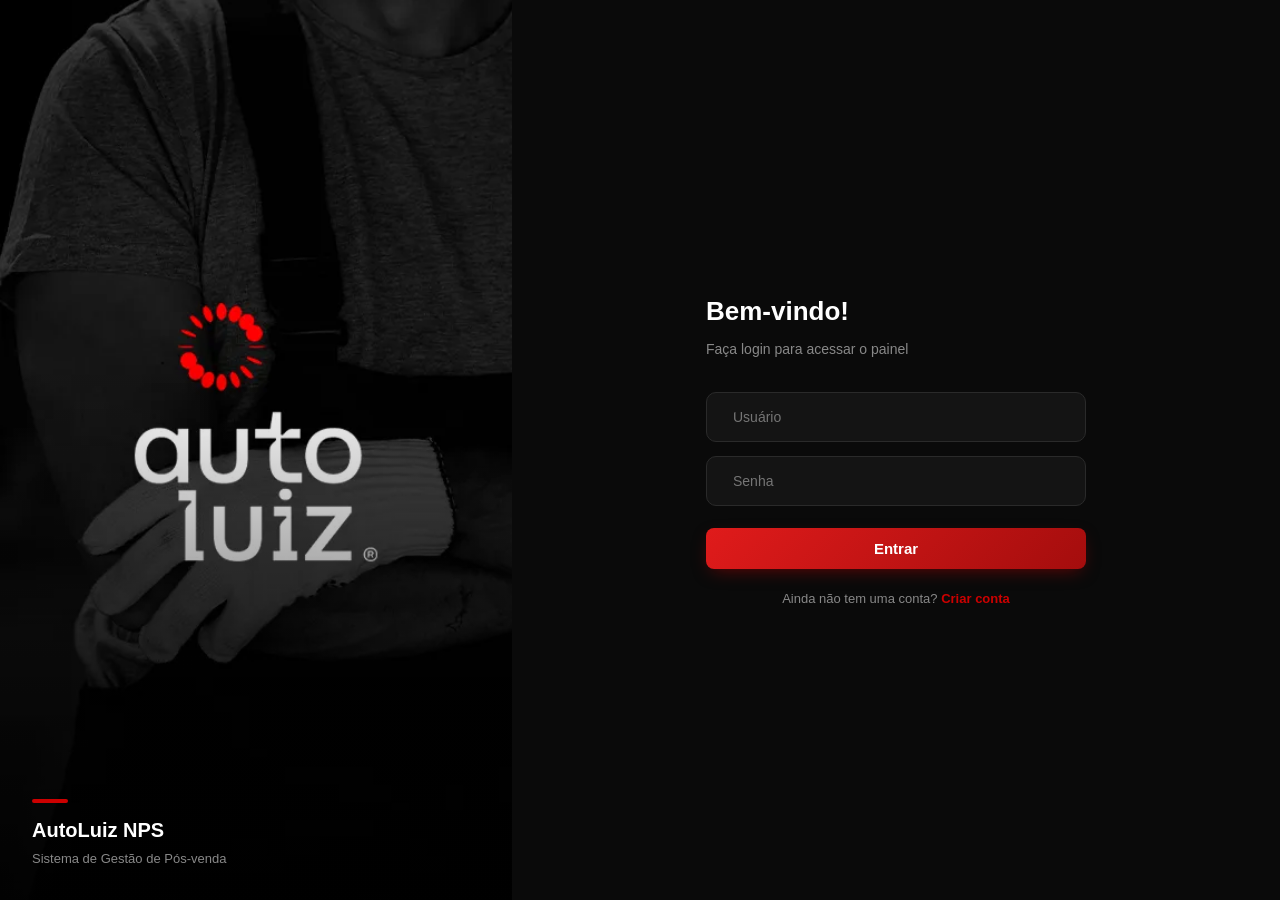
==== commit a10b13cd: "login: remove realce vermelho no campo interno (foco + autofill do Chrome) Co-Authored-By: Claude Op" ====
--- a/frontend/index.html
+++ b/frontend/index.html
@@ -142,6 +142,22 @@
             width: 100%;
             padding: 0;
             margin: 0;
+        }
+
+        /* Sem contorno/realce vermelho no campo interno (foco e autofill do Chrome) */
+        .input-wrapper input:focus,
+        .input-wrapper input:focus-visible {
+            outline: none;
+            box-shadow: none;
+            border: none;
+        }
+
+        .input-wrapper input:-webkit-autofill,
+        .input-wrapper input:-webkit-autofill:focus {
+            -webkit-box-shadow: 0 0 0 1000px #141414 inset;
+            -webkit-text-fill-color: #f1f1f1;
+            border: none;
+            transition: background-color 9999s ease-in-out 0s;
         }
 
         button {
--- a/frontend/style.css
+++ b/frontend/style.css
@@ -156,10 +156,19 @@
     letter-spacing: 1px;
 }
 
+/* Número grande só nos cards de indicador (dashboard/relatórios, dentro de .cards) */
+.cards .card p {
+    color: var(--text-main);
+    font-size: 28px;
+    font-weight: 700;
+}
+
+/* Parágrafos comuns dentro de cards (ex.: descrições da tela Importar) */
 .card p {
-    color: var(--text-main);
-    font-size: 36px;
-    font-weight: 700;
+    color: var(--text-muted);
+    font-size: 14px;
+    line-height: 1.5;
+    margin-bottom: 12px;
 }
 
 /* Formulários */
@@ -283,6 +292,69 @@
     background: var(--primary);
     color: #ffffff;
 }
+
+/* Polimento: botões principais com gradiente e leve elevação */
+button[type="submit"], .btn-primary, .btn-novo, .enviar, .busca button, .btn-salvar {
+    background: linear-gradient(135deg, #e01b1b 0%, #a40d0d 100%);
+    box-shadow: 0 6px 18px -6px rgba(204, 0, 0, 0.5);
+}
+
+button[type="submit"]:hover, .btn-primary:hover, .btn-novo:hover,
+.enviar:hover:not(:disabled), .busca button:hover, .btn-salvar:hover {
+    background: linear-gradient(135deg, #e01b1b 0%, #a40d0d 100%);
+    filter: brightness(1.08);
+    transform: translateY(-1px);
+    box-shadow: 0 10px 24px -8px rgba(204, 0, 0, 0.65);
+}
+
+/* Botão de ação principal (Importar / Enviar / Sincronizar) */
+.enviar {
+    width: 100%;
+    padding: 14px;
+    color: #fff;
+    border: none;
+    border-radius: var(--radius-md);
+    font-size: 15px;
+    font-weight: 600;
+    cursor: pointer;
+    margin-top: 20px;
+    transition: var(--transition);
+}
+
+.enviar:disabled {
+    background: #232323;
+    color: #666;
+    cursor: not-allowed;
+    box-shadow: none;
+    filter: none;
+    transform: none;
+}
+
+/* Área de upload (dropzone) da tela Importar */
+input[type="file"] { display: none; }
+
+.upload-area {
+    border: 2px dashed var(--border-color);
+    border-radius: var(--radius-lg);
+    padding: 36px 20px;
+    margin-top: 20px;
+    cursor: pointer;
+    text-align: center;
+    transition: var(--transition);
+}
+
+.upload-area:hover, .upload-area.dragover {
+    border-color: var(--primary);
+    background: rgba(204, 0, 0, 0.05);
+}
+
+.upload-area p { margin: 0; color: var(--text-light); font-size: 15px; }
+#nome-arquivo { color: #00cc66; font-size: 13px; margin-top: 10px; }
+#resultado-sincronizacao { color: var(--text-muted); font-size: 13px; margin-top: 16px; white-space: pre-line; }
+
+/* Cartões de descrição (fora do grid de KPIs) alinham à esquerda */
+main > .card { text-align: left; }
+main > .card + .card { margin-top: 20px; }
 
 /* Tabelas */
 .table-container {
